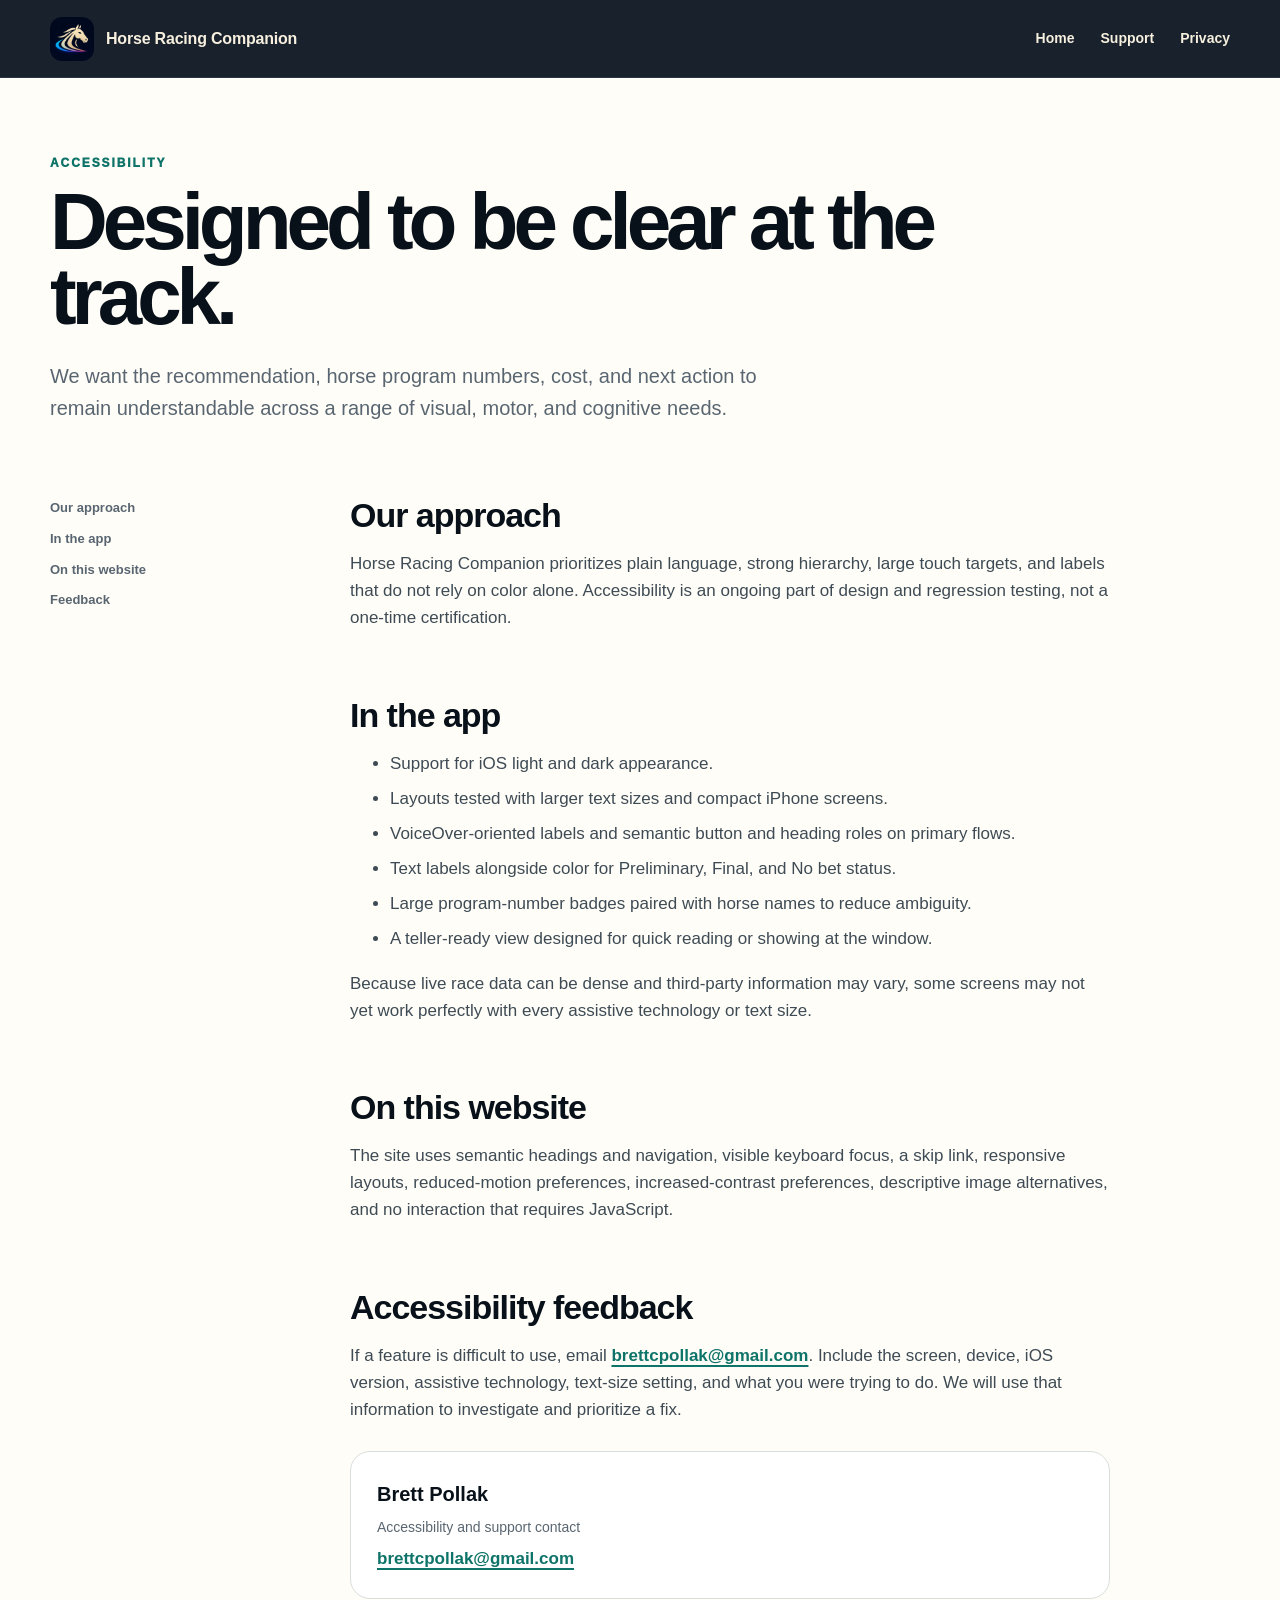
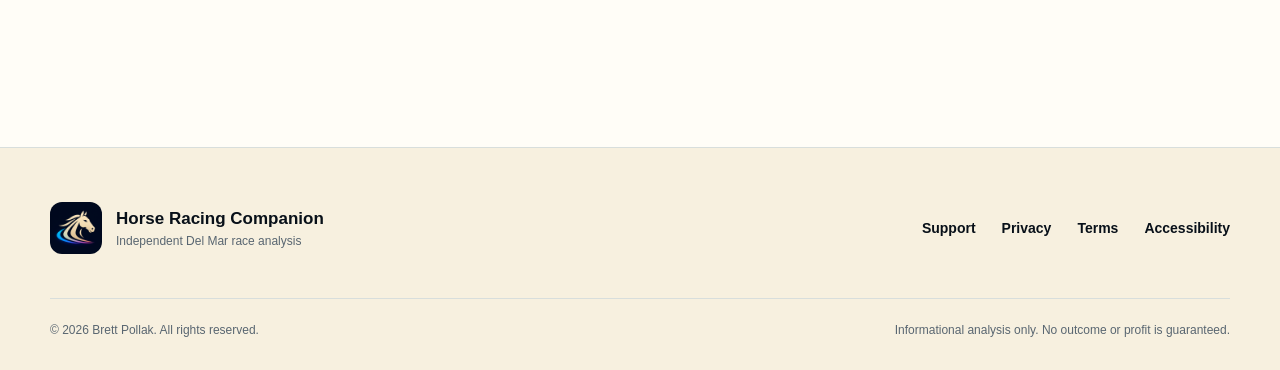
==== accessibility/index.html @ c342f4fe "Clarify method and privacy disclosures" ====
<!DOCTYPE html>
<html lang="en">
  <head>
    <meta charset="utf-8">
    <meta name="viewport" content="width=device-width, initial-scale=1">
    <meta name="theme-color" content="#081019">
    <meta name="description" content="Accessibility statement for Horse Racing Companion.">
    <meta name="robots" content="index, follow">
    <link rel="canonical" href="https://bpollak.github.io/horse-racing-companion-site/accessibility/">
    <link rel="icon" href="../assets/app-icon-v2.png">
    <link rel="stylesheet" href="../assets/styles.css">
    <title>Accessibility — Horse Racing Companion</title>
  </head>
  <body>
    <a class="skip-link" href="#main">Skip to content</a>
    <header class="site-header">
      <a class="brand" href="../" aria-label="Horse Racing Companion home"><img src="../assets/app-icon-v2.png" width="44" height="44" alt=""><span>Horse Racing Companion</span></a>
      <nav aria-label="Primary navigation"><a href="../">Home</a><a href="../support/">Support</a><a href="../privacy/">Privacy</a></nav>
    </header>
    <main id="main" class="shell">
      <header class="legal-hero"><p class="eyebrow">ACCESSIBILITY</p><h1>Designed to be clear at the track.</h1><p>We want the recommendation, horse program numbers, cost, and next action to remain understandable across a range of visual, motor, and cognitive needs.</p></header>
      <div class="legal-layout">
        <nav class="legal-nav" aria-label="Accessibility sections"><a href="#approach">Our approach</a><a href="#app">In the app</a><a href="#website">On this website</a><a href="#feedback">Feedback</a></nav>
        <article class="legal-content">
          <h2 id="approach">Our approach</h2>
          <p>Horse Racing Companion prioritizes plain language, strong hierarchy, large touch targets, and labels that do not rely on color alone. Accessibility is an ongoing part of design and regression testing, not a one-time certification.</p>
          <h2 id="app">In the app</h2>
          <ul><li>Support for iOS light and dark appearance.</li><li>Layouts tested with larger text sizes and compact iPhone screens.</li><li>VoiceOver-oriented labels and semantic button and heading roles on primary flows.</li><li>Text labels alongside color for Preliminary, Final, and No bet status.</li><li>Large program-number badges paired with horse names to reduce ambiguity.</li><li>A teller-ready view designed for quick reading or showing at the window.</li></ul>
          <p>Because live race data can be dense and third-party information may vary, some screens may not yet work perfectly with every assistive technology or text size.</p>
          <h2 id="website">On this website</h2>
          <p>The site uses semantic headings and navigation, visible keyboard focus, a skip link, responsive layouts, reduced-motion preferences, increased-contrast preferences, descriptive image alternatives, and no interaction that requires JavaScript.</p>
          <h2 id="feedback">Accessibility feedback</h2>
          <p>If a feature is difficult to use, email <a href="mailto:brettcpollak@gmail.com?subject=Horse%20Racing%20Companion%20Accessibility">brettcpollak@gmail.com</a>. Include the screen, device, iOS version, assistive technology, text-size setting, and what you were trying to do. We will use that information to investigate and prioritize a fix.</p>
          <div class="contact-card"><strong>Brett Pollak</strong><span>Accessibility and support contact</span><a href="mailto:brettcpollak@gmail.com">brettcpollak@gmail.com</a></div>
        </article>
      </div>
    </main>
    <footer class="site-footer"><div class="shell footer-grid"><div class="footer-brand"><img src="../assets/app-icon-v2.png" width="52" height="52" alt=""><div><strong>Horse Racing Companion</strong><span>Independent Del Mar race analysis</span></div></div><nav aria-label="Legal and support"><a href="../support/">Support</a><a href="../privacy/">Privacy</a><a href="../terms/">Terms</a><a href="./" aria-current="page">Accessibility</a></nav></div><div class="shell footer-legal"><p>© 2026 Brett Pollak. All rights reserved.</p><p>Informational analysis only. No outcome or profit is guaranteed.</p></div></footer>
  </body>
</html>
---- assets/styles.css ----
:root {
  color-scheme: light;
  --ink: #081019;
  --ink-soft: #182532;
  --cream: #f7f0df;
  --paper: #fffdf7;
  --teal: #42c6b1;
  --teal-dark: #0e7368;
  --cyan: #00d9ff;
  --violet: #8b5cf6;
  --pink: #f472b6;
  --coral: #e87865;
  --gold: #d8b66a;
  --muted: #596671;
  --line: #d8dedc;
  --white: #ffffff;
  --shadow: 0 24px 70px rgba(8, 16, 25, 0.13);
  --radius: 26px;
  --shell: min(1180px, calc(100% - 40px));
}

* { box-sizing: border-box; }

html { scroll-behavior: smooth; }

body {
  margin: 0;
  overflow-x: clip;
  background: var(--paper);
  color: var(--ink);
  font-family: ui-sans-serif, -apple-system, BlinkMacSystemFont, "Segoe UI", sans-serif;
  font-size: 17px;
  line-height: 1.6;
  -webkit-font-smoothing: antialiased;
}

img { display: block; max-width: 100%; }

a { color: inherit; text-decoration-thickness: 1.5px; text-underline-offset: 4px; }

a:focus-visible,
summary:focus-visible {
  outline: 3px solid var(--coral);
  outline-offset: 4px;
  border-radius: 4px;
}

.skip-link {
  position: fixed;
  left: 16px;
  top: -80px;
  z-index: 100;
  padding: 10px 16px;
  border-radius: 999px;
  background: var(--teal);
  color: var(--ink);
  font-weight: 900;
}

.skip-link:focus { top: 16px; }

.shell { width: var(--shell); margin-inline: auto; }

.site-header {
  position: sticky;
  top: 0;
  z-index: 20;
  display: flex;
  align-items: center;
  justify-content: space-between;
  gap: 24px;
  min-height: 78px;
  padding: 12px max(20px, calc((100vw - 1180px) / 2));
  border-bottom: 1px solid rgba(255, 255, 255, 0.09);
  background: rgba(7, 17, 28, 0.93);
  color: var(--cream);
  backdrop-filter: blur(18px);
}

.brand {
  display: inline-flex;
  align-items: center;
  gap: 12px;
  font-size: 16px;
  font-weight: 900;
  letter-spacing: -0.2px;
  text-decoration: none;
}

.brand img,
.footer-brand img { border-radius: 12px; }

.site-header nav,
.site-footer nav { display: flex; align-items: center; gap: 26px; }

.site-header nav a,
.site-footer nav a { font-size: 14px; font-weight: 800; text-decoration: none; }

.site-header nav a:hover,
.site-footer nav a:hover { color: var(--teal-dark); }

.site-header nav a:hover { color: var(--cyan); }

.hero {
  position: relative;
  isolation: isolate;
  display: grid;
  grid-template-columns: minmax(0, 1.02fr) minmax(360px, 0.78fr);
  align-items: center;
  gap: clamp(52px, 8vw, 118px);
  min-height: 780px;
  padding-block: 72px 88px;
  color: var(--cream);
}

.hero::before,
.hero::after {
  content: "";
  position: absolute;
  inset-block: 0;
  left: 50%;
  width: 100vw;
  transform: translateX(-50%);
  pointer-events: none;
}

.hero::before {
  z-index: -2;
  background: #07111c url("hero-racing-v2.jpg") center / cover no-repeat;
}

.hero::after {
  z-index: -1;
  background:
    radial-gradient(circle at 73% 46%, rgba(0, 217, 255, 0.1), transparent 34%),
    linear-gradient(90deg, rgba(7, 17, 28, 0.99) 0%, rgba(7, 17, 28, 0.93) 39%, rgba(7, 17, 28, 0.42) 70%, rgba(7, 17, 28, 0.16) 100%),
    linear-gradient(180deg, rgba(7, 17, 28, 0.04), rgba(7, 17, 28, 0.38));
}

.hero-copy { max-width: 670px; }

.status-chip,
.not-for-sale {
  display: inline-flex;
  align-items: center;
  gap: 9px;
  margin: 0 0 34px;
  padding: 7px 12px;
  border: 1px solid var(--line);
  border-radius: 999px;
  background: var(--white);
  color: var(--muted);
  font-size: 12px;
  font-weight: 900;
  letter-spacing: 0.07em;
  text-transform: uppercase;
}

.hero .status-chip {
  border-color: rgba(255, 255, 255, 0.16);
  background: rgba(7, 17, 28, 0.62);
  color: #c6d2dd;
  backdrop-filter: blur(14px);
}

.status-chip span {
  width: 8px;
  height: 8px;
  border-radius: 50%;
  background: var(--cyan);
  box-shadow: 0 0 0 4px rgba(0, 217, 255, 0.14), 0 0 20px rgba(0, 217, 255, 0.65);
}

.eyebrow,
.access-kicker {
  margin: 0 0 12px;
  color: var(--teal-dark);
  font-size: 12px;
  font-weight: 950;
  letter-spacing: 0.16em;
}

.eyebrow.teal { color: var(--teal); }

.hero .eyebrow { color: var(--cyan); }

h1,
h2,
h3,
p { margin-top: 0; }

h1 {
  max-width: 650px;
  margin-bottom: 26px;
  font-size: clamp(58px, 7vw, 96px);
  line-height: 0.93;
  letter-spacing: -0.063em;
}

.gradient-text {
  color: var(--cyan);
  background: linear-gradient(100deg, var(--cyan), #58a8ff 42%, var(--violet) 72%, var(--pink));
  -webkit-background-clip: text;
  background-clip: text;
  -webkit-text-fill-color: transparent;
}

h2 {
  margin-bottom: 22px;
  font-size: clamp(40px, 5vw, 65px);
  line-height: 1;
  letter-spacing: -0.048em;
}

h3 { line-height: 1.18; letter-spacing: -0.025em; }

.hero-lede {
  max-width: 620px;
  margin-bottom: 32px;
  color: #c7d2dc;
  font-size: clamp(20px, 2.2vw, 27px);
  line-height: 1.45;
}

.hero-lede strong { color: var(--cream); }

.hero-actions { display: flex; flex-wrap: wrap; gap: 12px; margin-bottom: 22px; }

.button {
  display: inline-flex;
  align-items: center;
  justify-content: center;
  min-height: 54px;
  padding: 0 24px;
  border-radius: 999px;
  font-size: 15px;
  font-weight: 900;
  text-decoration: none;
}

.button.primary { background: linear-gradient(135deg, var(--cyan), #58a8ff 58%, var(--violet)); color: #031019; box-shadow: 0 12px 34px rgba(0, 217, 255, 0.2); }
.button.primary:hover { filter: brightness(1.08); transform: translateY(-1px); }
.button.secondary { border: 1px solid var(--line); background: var(--white); }
.button.secondary:hover { border-color: var(--teal-dark); }

.hero .button.secondary {
  border-color: rgba(255, 255, 255, 0.18);
  background: rgba(7, 17, 28, 0.62);
  color: var(--cream);
  backdrop-filter: blur(14px);
}

.hero .button.secondary:hover { border-color: var(--cyan); }

.beta-note { max-width: 600px; color: #9fb0bf; font-size: 13px; line-height: 1.55; }

.hero-visual { position: relative; justify-self: center; width: min(390px, 100%); }

.phone-shell {
  position: relative;
  z-index: 2;
  overflow: hidden;
  width: 100%;
  border: 10px solid var(--ink);
  border-radius: 54px;
  background: var(--ink);
  box-shadow: var(--shadow), 0 0 0 1px rgba(0, 217, 255, 0.14), 0 26px 90px rgba(0, 217, 255, 0.15);
}

.phone-shell img { width: 100%; height: auto; }

.hero-visual::before {
  content: "";
  position: absolute;
  inset: 8% -14% 3% -20%;
  z-index: 0;
  border-radius: 48%;
  background: radial-gradient(circle at 55% 38%, rgba(0, 217, 255, 0.26), rgba(139, 92, 246, 0.2) 44%, transparent 72%);
  filter: blur(12px);
}

.floating-card {
  position: absolute;
  right: -78px;
  bottom: 85px;
  z-index: 4;
  display: grid;
  min-width: 225px;
  padding: 18px 20px;
  border: 1px solid rgba(255, 255, 255, 0.55);
  border-radius: 20px;
  background: rgba(255, 253, 247, 0.94);
  box-shadow: 0 18px 52px rgba(8, 16, 25, 0.18);
  backdrop-filter: blur(16px);
}

.floating-card strong { font-size: 17px; }
.floating-card > span:last-child { color: var(--muted); font-size: 13px; }
.floating-label { color: var(--teal-dark); font-size: 10px; font-weight: 950; letter-spacing: 0.14em; }

.signal-band { border-block: 1px solid rgba(255, 255, 255, 0.08); background: linear-gradient(100deg, #07111c, #10142c 52%, #1d1230); color: var(--cream); }

.signal-grid { display: grid; grid-template-columns: repeat(4, 1fr); }

.signal-grid div {
  display: grid;
  gap: 2px;
  padding: 28px clamp(16px, 3vw, 38px);
  border-right: 1px solid rgba(255, 255, 255, 0.1);
}

.signal-grid div:last-child { border-right: 0; }
.signal-grid strong { font-size: 31px; line-height: 1; }
.signal-grid span { color: #9fb0bf; font-size: 12px; font-weight: 750; text-transform: uppercase; letter-spacing: 0.06em; }

.section { padding-block: clamp(92px, 12vw, 150px); }
.section-heading { margin-bottom: 56px; }
.narrow { max-width: 820px; }
.section-heading > p:last-child,
.access-grid > div > p:last-child { color: var(--muted); font-size: 20px; }

.analysis-section { display: grid; gap: 48px; }
.analysis-heading { display: grid; grid-template-columns: minmax(0, 1.05fr) minmax(320px, 0.65fr); align-items: end; gap: clamp(42px, 8vw, 110px); }
.analysis-heading h2 { max-width: 760px; margin-bottom: 0; }
.analysis-heading > p { margin-bottom: 6px; color: var(--muted); font-size: 19px; line-height: 1.65; }
.analysis-grid { display: grid; grid-template-columns: repeat(2, 1fr); gap: 18px; }
.analysis-card { min-height: 260px; padding: 30px; border: 1px solid var(--line); border-radius: var(--radius); background: var(--white); }
.analysis-card:nth-child(1) { box-shadow: inset 0 4px 0 var(--cyan); }
.analysis-card:nth-child(2) { box-shadow: inset 0 4px 0 var(--violet); }
.analysis-card:nth-child(3) { box-shadow: inset 0 4px 0 var(--teal); }
.analysis-card:nth-child(4) { box-shadow: inset 0 4px 0 var(--coral); }
.data-tag { display: inline-block; margin-bottom: 54px; color: var(--teal-dark); font-size: 10px; font-weight: 950; letter-spacing: 0.15em; }
.analysis-card h3 { margin-bottom: 12px; font-size: 25px; }
.analysis-card p { margin-bottom: 0; color: var(--muted); }
.analysis-process { display: grid; grid-template-columns: 1fr auto 1fr auto 1fr; align-items: center; gap: 18px; padding: 26px 30px; border-radius: var(--radius); background: var(--ink); color: var(--cream); }
.analysis-process div { display: flex; align-items: center; gap: 14px; }
.analysis-process span { display: grid; place-items: center; flex: 0 0 38px; width: 38px; height: 38px; border: 1px solid #354552; border-radius: 12px; color: var(--teal); font-size: 10px; font-weight: 950; }
.analysis-process strong { font-size: 15px; line-height: 1.35; }
.analysis-process i { color: var(--teal); font-size: 21px; font-style: normal; }
.analysis-note { max-width: 950px; margin: -4px 0 0; padding-left: 20px; border-left: 4px solid var(--teal); color: var(--muted); font-size: 14px; line-height: 1.75; }
.analysis-note strong { color: var(--ink); }

.steps-grid,
.decision-grid { display: grid; grid-template-columns: repeat(3, 1fr); gap: 18px; }

.step-card,
.decision-card {
  min-height: 300px;
  padding: 30px;
  border: 1px solid var(--line);
  border-radius: var(--radius);
  background: var(--white);
}

.step-card.accent-card { background: var(--ink); color: var(--cream); border-color: var(--ink); transform: translateY(-16px); }
.step-number { display: block; margin-bottom: 64px; color: var(--teal-dark); font-size: 12px; font-weight: 950; letter-spacing: 0.12em; }
.accent-card .step-number { color: var(--teal); }
.step-card h3 { margin-bottom: 12px; font-size: 25px; }
.step-card p { color: var(--muted); }
.accent-card p { color: #b6c1c9; }

.dark-section { overflow: hidden; background: var(--ink); color: var(--cream); }
.product-split { display: grid; grid-template-columns: minmax(340px, 0.84fr) minmax(0, 1fr); align-items: center; gap: clamp(60px, 10vw, 140px); }
.screen-stack { position: relative; width: min(390px, 100%); justify-self: center; }
.detail-phone { max-height: 700px; }
.detail-phone img { transform: translateY(-1px); }
.screen-glow { position: absolute; inset: 5% -28% -5%; background: radial-gradient(circle, rgba(66, 198, 177, 0.28), transparent 68%); filter: blur(20px); pointer-events: none; }
.product-copy h2 { max-width: 640px; }
.feature-list { display: grid; gap: 26px; margin-top: 48px; }
.feature-list article { display: flex; gap: 18px; padding-top: 26px; border-top: 1px solid #2a3945; }
.feature-list h3 { margin-bottom: 5px; font-size: 20px; }
.feature-list p { margin-bottom: 0; color: #aab4bc; }
.feature-marker { display: grid; place-items: center; flex: 0 0 42px; width: 42px; height: 42px; border-radius: 14px; background: var(--teal); color: var(--ink); font-weight: 950; }

.decision-card { min-height: 260px; }
.decision-card > span { display: inline-block; margin-bottom: 54px; padding: 5px 10px; border-radius: 999px; font-size: 11px; font-weight: 950; letter-spacing: 0.13em; }
.decision-card h3 { margin-bottom: 10px; font-size: 24px; }
.decision-card p { color: var(--muted); }
.decision-card.bet > span { background: var(--teal); }
.decision-card.wait > span { background: var(--gold); }
.decision-card.skip > span { background: var(--coral); }

.cream-section { background: var(--cream); }
.access-grid { display: grid; grid-template-columns: minmax(0, 1fr) minmax(360px, 0.72fr); align-items: center; gap: clamp(50px, 9vw, 120px); }
.access-card { padding: clamp(28px, 5vw, 52px); border: 1px solid rgba(8, 16, 25, 0.1); border-radius: 32px; background: var(--paper); box-shadow: 0 18px 45px rgba(8, 16, 25, 0.08); }
.price-row { display: flex; align-items: baseline; gap: 10px; margin-bottom: 22px; }
.price-row strong { font-size: clamp(48px, 6vw, 74px); line-height: 1; letter-spacing: -0.05em; }
.price-row span { color: var(--muted); font-weight: 750; }
.access-card > p:not(.access-kicker) { color: var(--muted); }
.not-for-sale { margin: 8px 0 0; border-color: rgba(232, 120, 101, 0.35); background: rgba(232, 120, 101, 0.1); color: #8f352a; }

.faq-section { display: grid; grid-template-columns: minmax(260px, 0.55fr) minmax(0, 1fr); gap: clamp(50px, 9vw, 120px); }
.faq-list { border-top: 1px solid var(--line); }
.faq-list details { border-bottom: 1px solid var(--line); }
.faq-list summary { position: relative; padding: 25px 42px 25px 0; cursor: pointer; list-style: none; font-size: 19px; font-weight: 850; }
.faq-list summary::-webkit-details-marker { display: none; }
.faq-list summary::after { content: "+"; position: absolute; right: 6px; top: 20px; color: var(--teal-dark); font-size: 27px; }
.faq-list details[open] summary::after { content: "–"; }
.faq-list details p { padding-right: 35px; color: var(--muted); }

.responsible { display: grid; grid-template-columns: minmax(0, 0.8fr) minmax(300px, 1fr); gap: 48px; padding: 42px; margin-bottom: 90px; border-radius: 30px; background: var(--ink); color: var(--cream); }
.responsible h2 { margin: 0; font-size: clamp(30px, 4vw, 46px); }
.responsible > p { align-self: end; margin: 0; color: #b6c1c9; }
.responsible a { color: var(--teal); }

.site-footer { padding: 54px 0 30px; border-top: 1px solid var(--line); background: var(--cream); }
.footer-grid { display: flex; justify-content: space-between; align-items: center; gap: 32px; }
.footer-brand { display: flex; align-items: center; gap: 14px; }
.footer-brand div { display: grid; }
.footer-brand span { color: var(--muted); font-size: 12px; }
.footer-legal { display: flex; justify-content: space-between; gap: 24px; margin-top: 44px; padding-top: 22px; border-top: 1px solid var(--line); color: var(--muted); font-size: 12px; }
.footer-legal p { margin: 0; }

.legal-hero { padding-block: 76px 54px; }
.legal-hero h1 { max-width: 900px; font-size: clamp(50px, 7vw, 80px); }
.legal-hero > p:last-child { max-width: 750px; color: var(--muted); font-size: 20px; }
.legal-layout { display: grid; grid-template-columns: 230px minmax(0, 760px); gap: 70px; padding-bottom: 120px; }
.legal-nav { position: sticky; top: 110px; align-self: start; display: grid; gap: 10px; }
.legal-nav a { color: var(--muted); font-size: 13px; font-weight: 800; text-decoration: none; }
.legal-nav a:hover { color: var(--teal-dark); }
.legal-content h2 { margin: 66px 0 18px; font-size: 34px; letter-spacing: -0.03em; }
.legal-content h2:first-child { margin-top: 0; }
.legal-content h3 { margin: 30px 0 8px; font-size: 20px; }
.legal-content p,
.legal-content li { color: #3e4b55; }
.legal-content li + li { margin-top: 8px; }
.legal-content a { color: var(--teal-dark); font-weight: 750; }
.legal-callout { padding: 24px; border-left: 5px solid var(--teal); border-radius: 0 18px 18px 0; background: var(--cream); }
.legal-callout p:last-child { margin-bottom: 0; }
.contact-card { display: grid; gap: 6px; margin: 28px 0; padding: 26px; border: 1px solid var(--line); border-radius: 20px; background: var(--white); }
.contact-card strong { font-size: 20px; }
.contact-card span { color: var(--muted); font-size: 14px; }
.support-actions { display: flex; flex-wrap: wrap; gap: 12px; margin-top: 26px; }

@media (max-width: 960px) {
  .hero { grid-template-columns: 1fr; }
  .hero-copy { max-width: 760px; }
  .hero-visual { width: min(410px, 84vw); }
  .floating-card { right: -20px; }
  .signal-grid { grid-template-columns: repeat(2, 1fr); }
  .signal-grid div:nth-child(2) { border-right: 0; }
  .signal-grid div:nth-child(-n + 2) { border-bottom: 1px solid rgba(255, 255, 255, 0.1); }
  .steps-grid,
  .decision-grid,
  .analysis-grid { grid-template-columns: 1fr; }
  .analysis-heading { grid-template-columns: 1fr; align-items: start; gap: 26px; }
  .analysis-process { grid-template-columns: 1fr; }
  .analysis-process i { transform: rotate(90deg); justify-self: center; }
  .step-card { min-height: auto; }
  .step-card.accent-card { transform: none; }
  .step-number { margin-bottom: 34px; }
  .product-split { grid-template-columns: 1fr; }
  .screen-stack { order: 2; }
  .access-grid,
  .faq-section { grid-template-columns: 1fr; }
  .responsible { grid-template-columns: 1fr; }
  .legal-layout { grid-template-columns: 1fr; gap: 40px; }
  .legal-nav { position: static; display: flex; flex-wrap: wrap; padding-bottom: 24px; border-bottom: 1px solid var(--line); }
}

@media (max-width: 680px) {
  :root { --shell: min(100% - 28px, 1180px); }
  body { font-size: 16px; }
  .site-header { min-height: 68px; padding-inline: 14px; }
  .brand span { display: none; }
  .site-header nav { gap: 15px; }
  .site-header nav a { font-size: 12px; }
  .site-header nav a:nth-child(2) { display: none; }
  .hero { min-height: auto; padding-block: 52px 72px; gap: 44px; }
  h1 { font-size: clamp(52px, 16vw, 72px); }
  .status-chip { margin-bottom: 26px; }
  .floating-card { display: none; }
  .hero-visual::before { inset-inline: 0; }
  .screen-glow { inset-inline: 0; }
  .signal-grid strong { font-size: 25px; }
  .signal-grid span { font-size: 10px; }
  .signal-grid div { padding: 22px 15px; }
  .section { padding-block: 82px; }
  .section-heading { margin-bottom: 38px; }
  .step-card,
  .decision-card,
  .analysis-card { padding: 24px; }
  .analysis-card { min-height: auto; }
  .data-tag { margin-bottom: 34px; }
  .analysis-process { padding: 24px; }
  .responsible { width: calc(100% - 28px); padding: 28px; margin-bottom: 54px; }
  .footer-grid,
  .footer-legal { align-items: flex-start; flex-direction: column; }
  .site-footer nav { flex-wrap: wrap; gap: 18px; }
  .legal-hero { padding-block: 54px 36px; }
  .legal-layout { padding-bottom: 80px; }
  .legal-content h2 { font-size: 29px; }
}

@media (prefers-reduced-motion: reduce) {
  html { scroll-behavior: auto; }
}

@media (prefers-contrast: more) {
  :root { --muted: #33404a; --line: #89949a; }
  .button.secondary,
  .step-card,
  .decision-card,
  .access-card { border-width: 2px; }
}
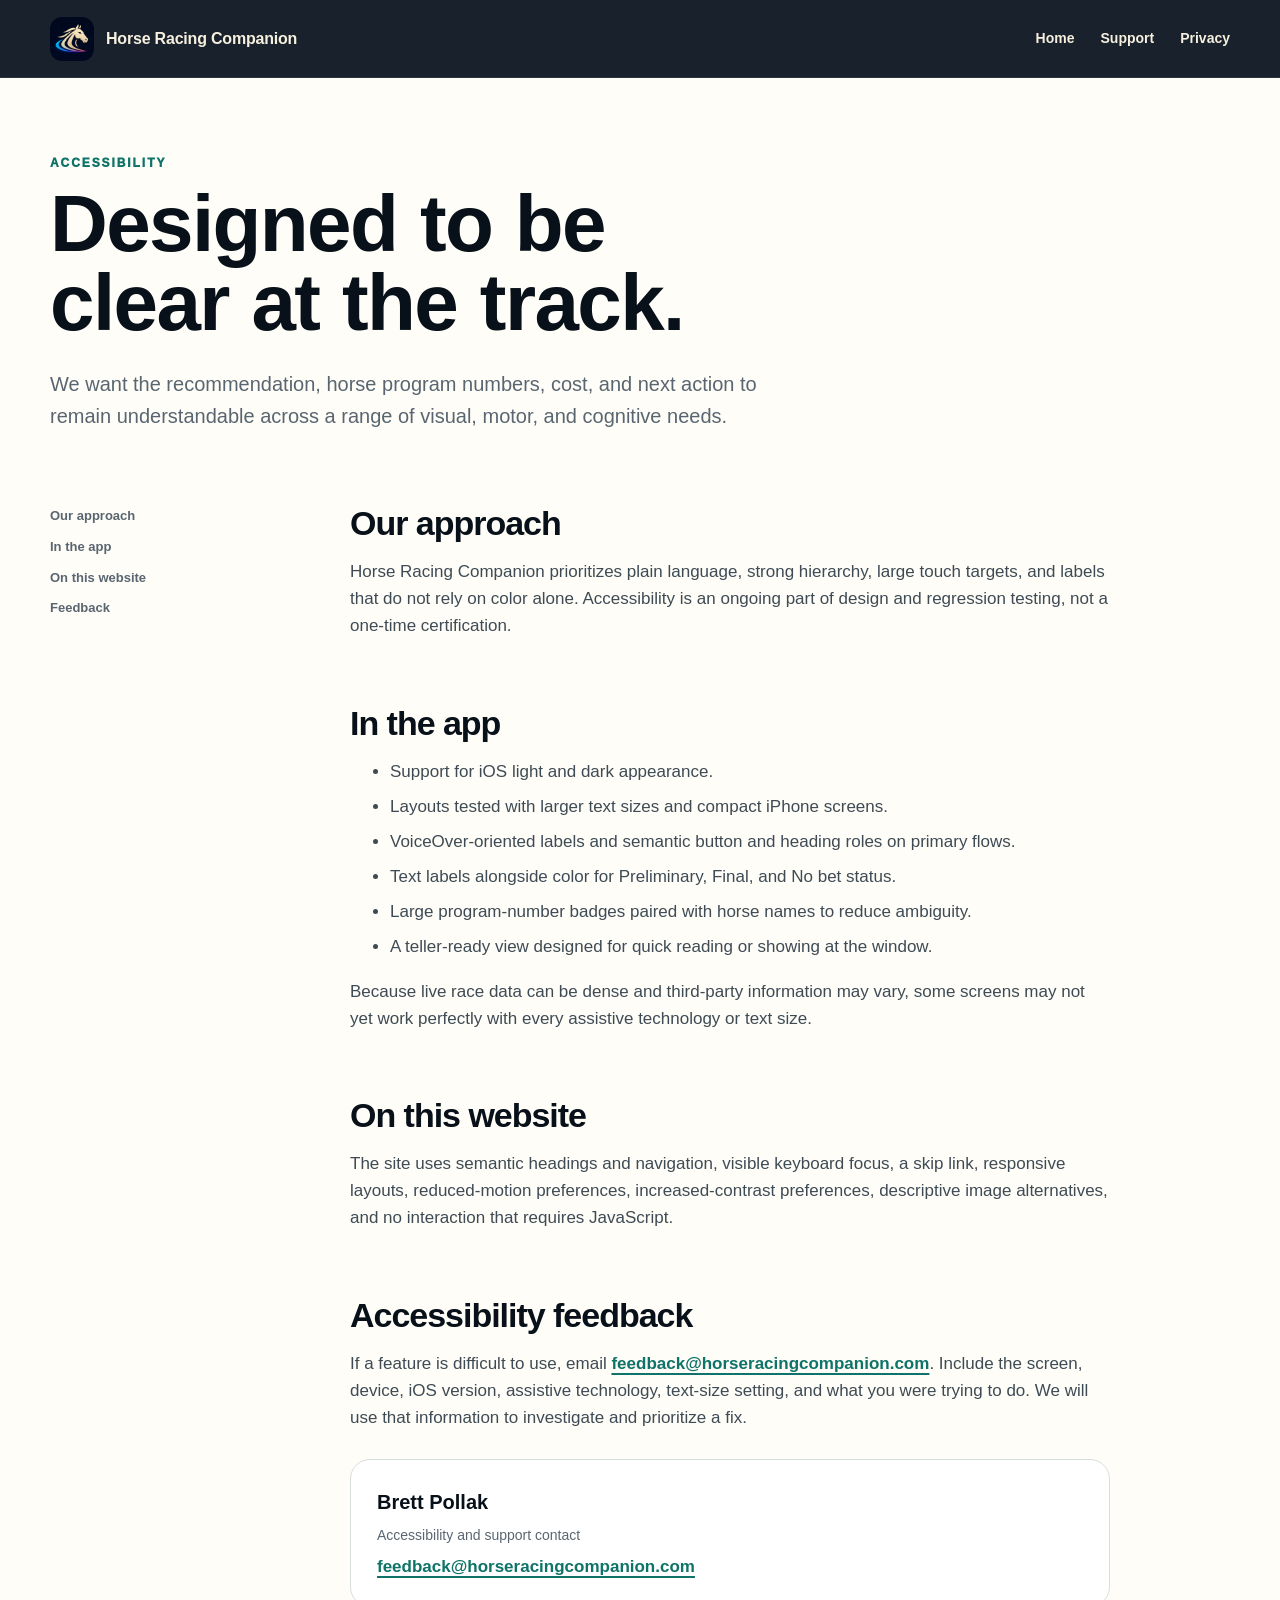
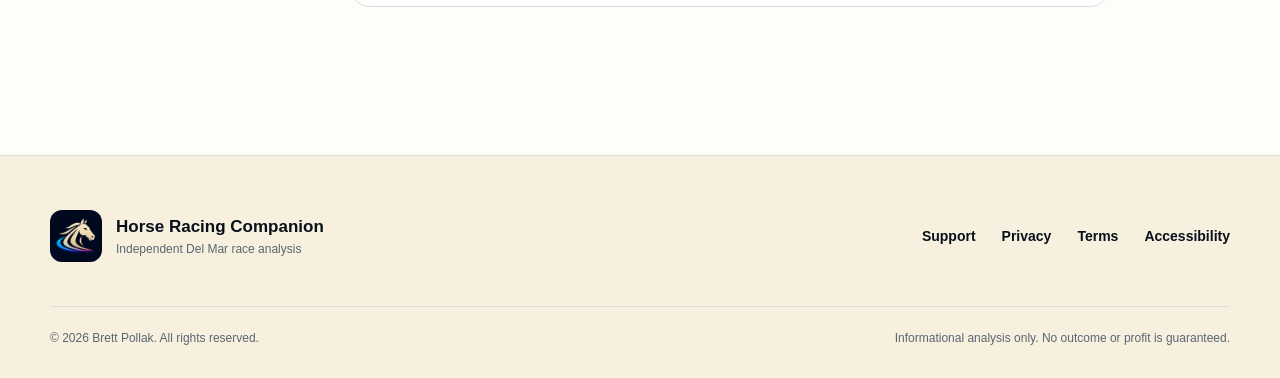
==== commit 1c28a68a: "Route support mail to custom domain" ====
--- a/accessibility/index.html
+++ b/accessibility/index.html
@@ -30,8 +30,8 @@
           <h2 id="website">On this website</h2>
           <p>The site uses semantic headings and navigation, visible keyboard focus, a skip link, responsive layouts, reduced-motion preferences, increased-contrast preferences, descriptive image alternatives, and no interaction that requires JavaScript.</p>
           <h2 id="feedback">Accessibility feedback</h2>
-          <p>If a feature is difficult to use, email <a href="mailto:brettcpollak@gmail.com?subject=Horse%20Racing%20Companion%20Accessibility">brettcpollak@gmail.com</a>. Include the screen, device, iOS version, assistive technology, text-size setting, and what you were trying to do. We will use that information to investigate and prioritize a fix.</p>
-          <div class="contact-card"><strong>Brett Pollak</strong><span>Accessibility and support contact</span><a href="mailto:brettcpollak@gmail.com">brettcpollak@gmail.com</a></div>
+          <p>If a feature is difficult to use, email <a href="mailto:feedback@horseracingcompanion.com?subject=Horse%20Racing%20Companion%20Accessibility">feedback@horseracingcompanion.com</a>. Include the screen, device, iOS version, assistive technology, text-size setting, and what you were trying to do. We will use that information to investigate and prioritize a fix.</p>
+          <div class="contact-card"><strong>Brett Pollak</strong><span>Accessibility and support contact</span><a href="mailto:feedback@horseracingcompanion.com">feedback@horseracingcompanion.com</a></div>
         </article>
       </div>
     </main>
--- a/assets/styles.css
+++ b/assets/styles.css
@@ -106,10 +106,10 @@
   isolation: isolate;
   display: grid;
   grid-template-columns: minmax(0, 1.02fr) minmax(360px, 0.78fr);
-  align-items: center;
+  align-items: start;
   gap: clamp(52px, 8vw, 118px);
-  min-height: 780px;
-  padding-block: 72px 88px;
+  min-height: 760px;
+  padding-block: 56px 80px;
   color: var(--cream);
 }
 
@@ -137,39 +137,7 @@
     linear-gradient(180deg, rgba(7, 17, 28, 0.04), rgba(7, 17, 28, 0.38));
 }
 
-.hero-copy { max-width: 670px; }
-
-.status-chip,
-.not-for-sale {
-  display: inline-flex;
-  align-items: center;
-  gap: 9px;
-  margin: 0 0 34px;
-  padding: 7px 12px;
-  border: 1px solid var(--line);
-  border-radius: 999px;
-  background: var(--white);
-  color: var(--muted);
-  font-size: 12px;
-  font-weight: 900;
-  letter-spacing: 0.07em;
-  text-transform: uppercase;
-}
-
-.hero .status-chip {
-  border-color: rgba(255, 255, 255, 0.16);
-  background: rgba(7, 17, 28, 0.62);
-  color: #c6d2dd;
-  backdrop-filter: blur(14px);
-}
-
-.status-chip span {
-  width: 8px;
-  height: 8px;
-  border-radius: 50%;
-  background: var(--cyan);
-  box-shadow: 0 0 0 4px rgba(0, 217, 255, 0.14), 0 0 20px rgba(0, 217, 255, 0.65);
-}
+.hero-copy { max-width: 670px; padding-top: 0; }
 
 .eyebrow,
 .access-kicker {
@@ -192,9 +160,11 @@
 h1 {
   max-width: 650px;
   margin-bottom: 26px;
-  font-size: clamp(58px, 7vw, 96px);
-  line-height: 0.93;
-  letter-spacing: -0.063em;
+  font-size: clamp(56px, 6.6vw, 90px);
+  line-height: 0.98;
+  letter-spacing: -0.02em;
+  word-spacing: 0.025em;
+  text-wrap: balance;
 }
 
 .gradient-text {
@@ -243,6 +213,25 @@
 .button.secondary { border: 1px solid var(--line); background: var(--white); }
 .button.secondary:hover { border-color: var(--teal-dark); }
 
+.appstore-badge {
+  display: inline-flex;
+  align-items: center;
+  gap: 11px;
+  min-height: 54px;
+  padding: 0 20px;
+  border-radius: 14px;
+  background: #000000;
+  color: var(--white);
+  border: 1px solid rgba(255, 255, 255, 0.3);
+  text-decoration: none;
+}
+.appstore-badge svg { width: 25px; height: 25px; fill: currentColor; }
+.appstore-badge-text { display: flex; flex-direction: column; line-height: 1.18; }
+.appstore-badge-text small { font-size: 10px; font-weight: 700; letter-spacing: 0.07em; text-transform: uppercase; color: #c3ccd4; }
+.appstore-badge-text strong { font-size: 19px; font-weight: 800; letter-spacing: 0.01em; }
+.appstore-badge.is-soon { cursor: default; }
+a.appstore-badge:hover { border-color: var(--cyan); transform: translateY(-1px); }
+
 .hero .button.secondary {
   border-color: rgba(255, 255, 255, 0.18);
   background: rgba(7, 17, 28, 0.62);
@@ -252,7 +241,8 @@
 
 .hero .button.secondary:hover { border-color: var(--cyan); }
 
-.beta-note { max-width: 600px; color: #9fb0bf; font-size: 13px; line-height: 1.55; }
+.free-note { max-width: 600px; color: #aebdca; font-size: 14px; line-height: 1.55; }
+.free-note strong { color: var(--cream); }
 
 .hero-visual { position: relative; justify-self: center; width: min(390px, 100%); }
 
@@ -279,25 +269,6 @@
   filter: blur(12px);
 }
 
-.floating-card {
-  position: absolute;
-  right: -78px;
-  bottom: 85px;
-  z-index: 4;
-  display: grid;
-  min-width: 225px;
-  padding: 18px 20px;
-  border: 1px solid rgba(255, 255, 255, 0.55);
-  border-radius: 20px;
-  background: rgba(255, 253, 247, 0.94);
-  box-shadow: 0 18px 52px rgba(8, 16, 25, 0.18);
-  backdrop-filter: blur(16px);
-}
-
-.floating-card strong { font-size: 17px; }
-.floating-card > span:last-child { color: var(--muted); font-size: 13px; }
-.floating-label { color: var(--teal-dark); font-size: 10px; font-weight: 950; letter-spacing: 0.14em; }
-
 .signal-band { border-block: 1px solid rgba(255, 255, 255, 0.08); background: linear-gradient(100deg, #07111c, #10142c 52%, #1d1230); color: var(--cream); }
 
 .signal-grid { display: grid; grid-template-columns: repeat(4, 1fr); }
@@ -313,7 +284,10 @@
 .signal-grid strong { font-size: 31px; line-height: 1; }
 .signal-grid span { color: #9fb0bf; font-size: 12px; font-weight: 750; text-transform: uppercase; letter-spacing: 0.06em; }
 
-.section { padding-block: clamp(92px, 12vw, 150px); }
+.section { padding-block: clamp(76px, 8vw, 108px); }
+/* Hairline delineator for the one seam where two paper sections meet;
+   every other section boundary is already delineated by a background change. */
+.section-divider { border-top: 1px solid var(--line); }
 .section-heading { margin-bottom: 56px; }
 .narrow { max-width: 820px; }
 .section-heading > p:last-child,
@@ -383,11 +357,11 @@
 .cream-section { background: var(--cream); }
 .access-grid { display: grid; grid-template-columns: minmax(0, 1fr) minmax(360px, 0.72fr); align-items: center; gap: clamp(50px, 9vw, 120px); }
 .access-card { padding: clamp(28px, 5vw, 52px); border: 1px solid rgba(8, 16, 25, 0.1); border-radius: 32px; background: var(--paper); box-shadow: 0 18px 45px rgba(8, 16, 25, 0.08); }
-.price-row { display: flex; align-items: baseline; gap: 10px; margin-bottom: 22px; }
+.price-row { display: flex; flex-wrap: wrap; align-items: baseline; gap: 10px 14px; margin-bottom: 22px; }
 .price-row strong { font-size: clamp(48px, 6vw, 74px); line-height: 1; letter-spacing: -0.05em; }
 .price-row span { color: var(--muted); font-weight: 750; }
 .access-card > p:not(.access-kicker) { color: var(--muted); }
-.not-for-sale { margin: 8px 0 0; border-color: rgba(232, 120, 101, 0.35); background: rgba(232, 120, 101, 0.1); color: #8f352a; }
+.access-fine-print { font-size: 14px; line-height: 1.65; }
 
 .faq-section { display: grid; grid-template-columns: minmax(260px, 0.55fr) minmax(0, 1fr); gap: clamp(50px, 9vw, 120px); }
 .faq-list { border-top: 1px solid var(--line); }
@@ -436,7 +410,6 @@
   .hero { grid-template-columns: 1fr; }
   .hero-copy { max-width: 760px; }
   .hero-visual { width: min(410px, 84vw); }
-  .floating-card { right: -20px; }
   .signal-grid { grid-template-columns: repeat(2, 1fr); }
   .signal-grid div:nth-child(2) { border-right: 0; }
   .signal-grid div:nth-child(-n + 2) { border-bottom: 1px solid rgba(255, 255, 255, 0.1); }
@@ -466,10 +439,9 @@
   .site-header nav { gap: 15px; }
   .site-header nav a { font-size: 12px; }
   .site-header nav a:nth-child(2) { display: none; }
-  .hero { min-height: auto; padding-block: 52px 72px; gap: 44px; }
-  h1 { font-size: clamp(52px, 16vw, 72px); }
-  .status-chip { margin-bottom: 26px; }
-  .floating-card { display: none; }
+  .hero { min-height: auto; padding-block: 46px 72px; gap: 44px; }
+  .hero-copy { padding-top: 0; }
+  h1 { font-size: clamp(48px, 15vw, 68px); letter-spacing: -0.015em; word-spacing: 0.02em; }
   .hero-visual::before { inset-inline: 0; }
   .screen-glow { inset-inline: 0; }
   .signal-grid strong { font-size: 25px; }
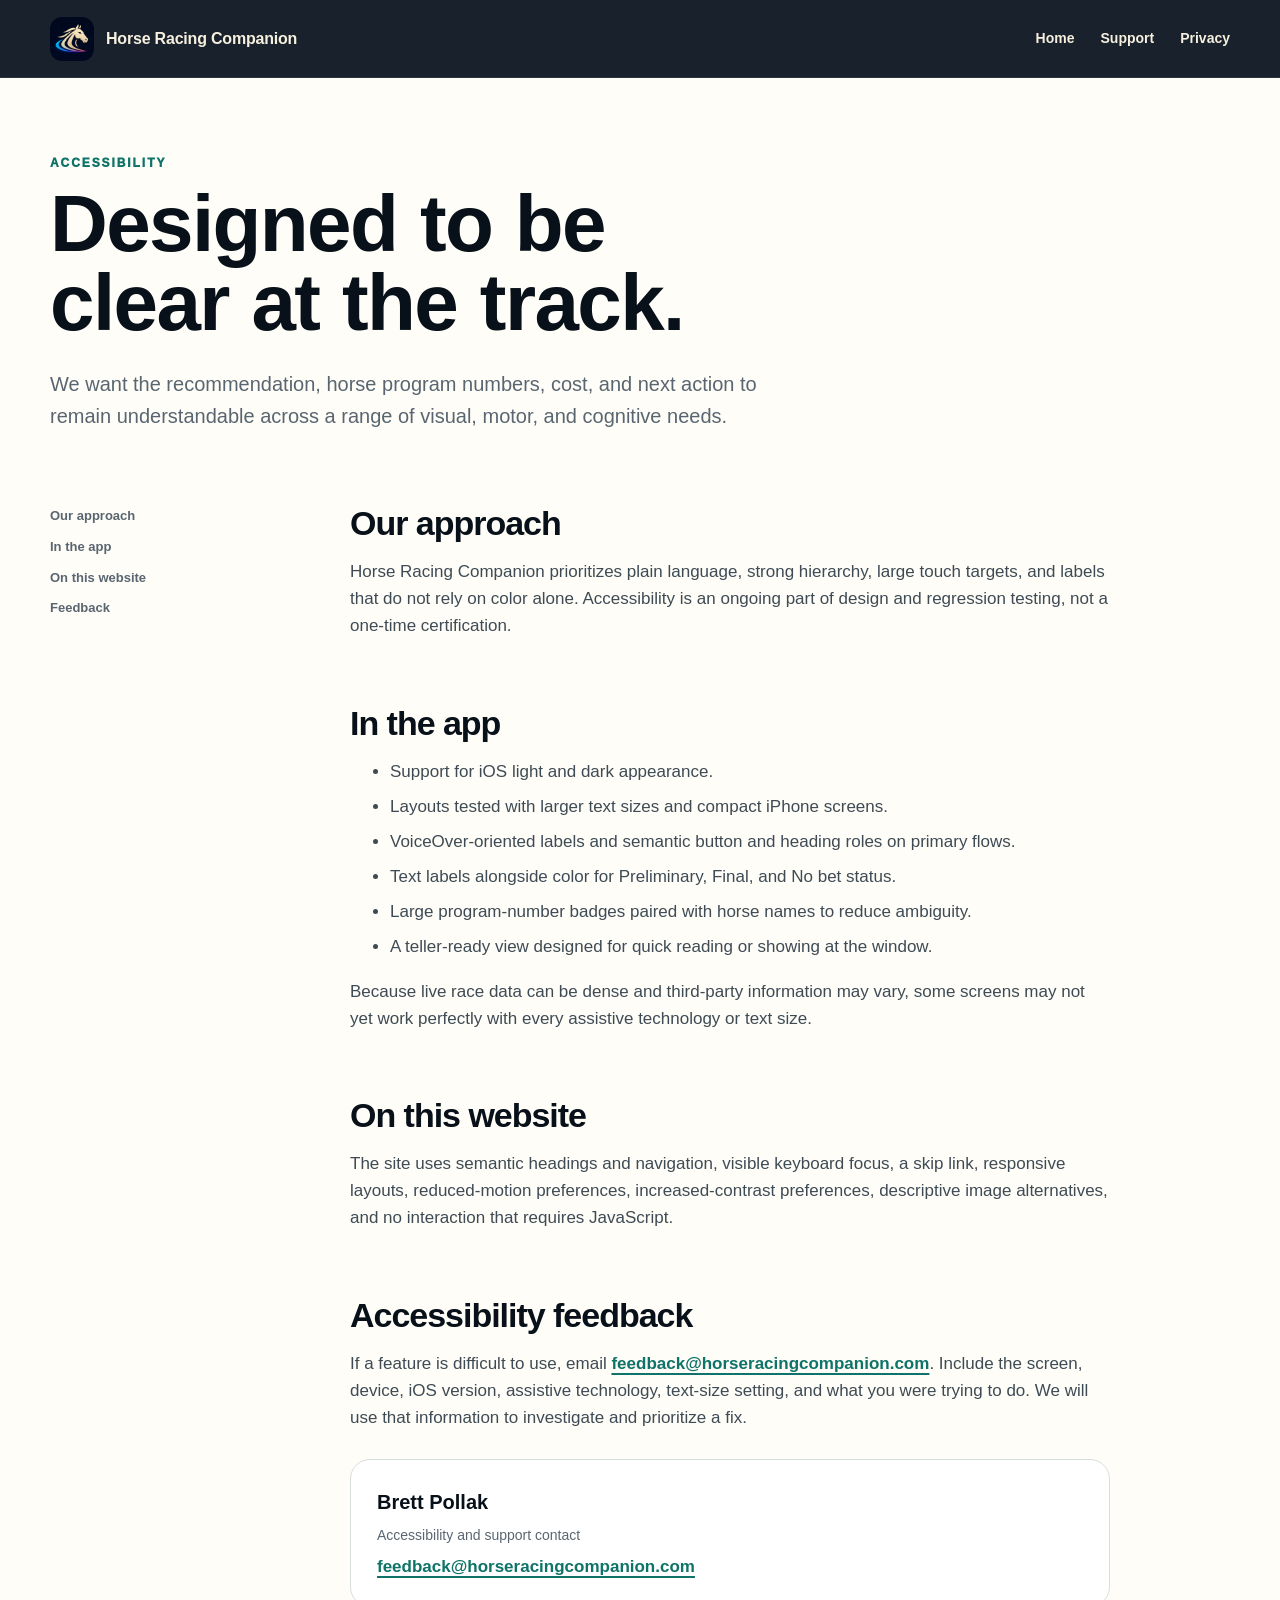
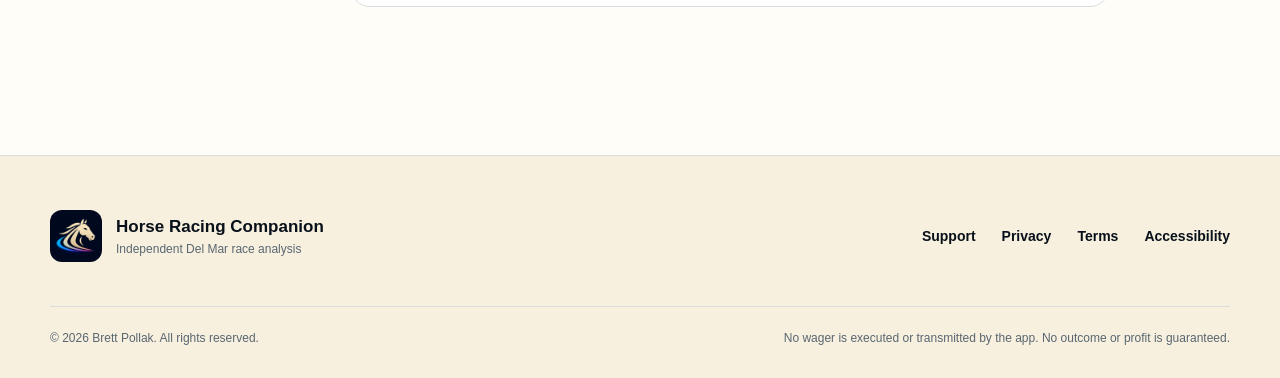
==== commit d8a9e9d5: "Align public site with App Review submission" ====
--- a/accessibility/index.html
+++ b/accessibility/index.html
@@ -6,7 +6,7 @@
     <meta name="theme-color" content="#081019">
     <meta name="description" content="Accessibility statement for Horse Racing Companion.">
     <meta name="robots" content="index, follow">
-    <link rel="canonical" href="https://bpollak.github.io/horse-racing-companion-site/accessibility/">
+    <link rel="canonical" href="https://horseracingcompanion.com/accessibility/">
     <link rel="icon" href="../assets/app-icon-v2.png">
     <link rel="stylesheet" href="../assets/styles.css">
     <title>Accessibility — Horse Racing Companion</title>
@@ -35,6 +35,6 @@
         </article>
       </div>
     </main>
-    <footer class="site-footer"><div class="shell footer-grid"><div class="footer-brand"><img src="../assets/app-icon-v2.png" width="52" height="52" alt=""><div><strong>Horse Racing Companion</strong><span>Independent Del Mar race analysis</span></div></div><nav aria-label="Legal and support"><a href="../support/">Support</a><a href="../privacy/">Privacy</a><a href="../terms/">Terms</a><a href="./" aria-current="page">Accessibility</a></nav></div><div class="shell footer-legal"><p>© 2026 Brett Pollak. All rights reserved.</p><p>Informational analysis only. No outcome or profit is guaranteed.</p></div></footer>
+    <footer class="site-footer"><div class="shell footer-grid"><div class="footer-brand"><img src="../assets/app-icon-v2.png" width="52" height="52" alt=""><div><strong>Horse Racing Companion</strong><span>Independent Del Mar race analysis</span></div></div><nav aria-label="Legal and support"><a href="../support/">Support</a><a href="../privacy/">Privacy</a><a href="../terms/">Terms</a><a href="./" aria-current="page">Accessibility</a></nav></div><div class="shell footer-legal"><p>© 2026 Brett Pollak. All rights reserved.</p><p>No wager is executed or transmitted by the app. No outcome or profit is guaranteed.</p></div></footer>
   </body>
 </html>
--- a/assets/styles.css
+++ b/assets/styles.css
@@ -177,7 +177,7 @@
 
 h2 {
   margin-bottom: 22px;
-  font-size: clamp(40px, 5vw, 65px);
+  font-size: clamp(34px, 3.7vw, 52px);
   line-height: 1;
   letter-spacing: -0.048em;
 }
@@ -244,6 +244,22 @@
 .free-note { max-width: 600px; color: #aebdca; font-size: 14px; line-height: 1.55; }
 .free-note strong { color: var(--cream); }
 
+.analysis-boundary {
+  display: grid;
+  gap: 6px;
+  max-width: 650px;
+  margin-top: 22px;
+  padding: 18px 20px;
+  border: 1px solid rgba(0, 217, 255, 0.42);
+  border-radius: 18px;
+  background: rgba(7, 17, 28, 0.82);
+  box-shadow: 0 14px 42px rgba(0, 0, 0, 0.18);
+  backdrop-filter: blur(14px);
+}
+
+.analysis-boundary strong { color: var(--cyan); font-size: 16px; }
+.analysis-boundary span { color: #d5dee6; font-size: 14px; line-height: 1.55; }
+
 .hero-visual { position: relative; justify-self: center; width: min(390px, 100%); }
 
 .phone-shell {
@@ -251,10 +267,32 @@
   z-index: 2;
   overflow: hidden;
   width: 100%;
-  border: 10px solid var(--ink);
-  border-radius: 54px;
-  background: var(--ink);
-  box-shadow: var(--shadow), 0 0 0 1px rgba(0, 217, 255, 0.14), 0 26px 90px rgba(0, 217, 255, 0.15);
+  border: 12px solid transparent;
+  border-radius: 56px;
+  /* Titanium-style frame: ink face over a brushed gradient band. */
+  background:
+    linear-gradient(var(--ink), var(--ink)) padding-box,
+    linear-gradient(150deg, #5b6875 0%, #1a222c 34%, #0c1218 58%, #3d4a58 100%) border-box;
+  box-shadow:
+    0 0 0 1px rgba(255, 255, 255, 0.18),
+    var(--shadow),
+    0 0 0 1px rgba(0, 217, 255, 0.14),
+    0 26px 90px rgba(0, 217, 255, 0.15),
+    0 46px 110px rgba(8, 16, 25, 0.5);
+}
+
+/* Glass-edge highlight where the screen meets the bezel. */
+.phone-shell::after {
+  content: "";
+  position: absolute;
+  inset: 0;
+  z-index: 2;
+  border-radius: 44px;
+  pointer-events: none;
+  box-shadow:
+    inset 0 1px 0 rgba(255, 255, 255, 0.16),
+    inset 0 0 0 1px rgba(255, 255, 255, 0.06),
+    inset 0 -18px 34px rgba(0, 0, 0, 0.22);
 }
 
 .phone-shell img { width: 100%; height: auto; }
@@ -269,48 +307,52 @@
   filter: blur(12px);
 }
 
-.signal-band { border-block: 1px solid rgba(255, 255, 255, 0.08); background: linear-gradient(100deg, #07111c, #10142c 52%, #1d1230); color: var(--cream); }
-
-.signal-grid { display: grid; grid-template-columns: repeat(4, 1fr); }
+.signal-band { border-block: 1px solid rgba(8, 16, 25, 0.1); background: #E4F5F0; color: var(--ink); }
+
+.signal-grid { display: grid; grid-template-columns: repeat(5, 1fr); }
 
 .signal-grid div {
   display: grid;
   gap: 2px;
   padding: 28px clamp(16px, 3vw, 38px);
-  border-right: 1px solid rgba(255, 255, 255, 0.1);
+  border-right: 1px solid rgba(8, 16, 25, 0.12);
 }
 
 .signal-grid div:last-child { border-right: 0; }
-.signal-grid strong { font-size: 31px; line-height: 1; }
-.signal-grid span { color: #9fb0bf; font-size: 12px; font-weight: 750; text-transform: uppercase; letter-spacing: 0.06em; }
+.signal-grid strong { font-size: 26px; line-height: 1.05; }
+.signal-grid span { color: #14554A; font-size: 12px; font-weight: 750; text-transform: uppercase; letter-spacing: 0.06em; }
 
 .section { padding-block: clamp(76px, 8vw, 108px); }
 /* Hairline delineator for the one seam where two paper sections meet;
    every other section boundary is already delineated by a background change. */
 .section-divider { border-top: 1px solid var(--line); }
 .section-heading { margin-bottom: 56px; }
-.narrow { max-width: 820px; }
+.narrow { max-width: 1040px; }
 .section-heading > p:last-child,
 .access-grid > div > p:last-child { color: var(--muted); font-size: 20px; }
 
 .analysis-section { display: grid; gap: 48px; }
 .analysis-heading { display: grid; grid-template-columns: minmax(0, 1.05fr) minmax(320px, 0.65fr); align-items: end; gap: clamp(42px, 8vw, 110px); }
-.analysis-heading h2 { max-width: 760px; margin-bottom: 0; }
+.analysis-heading h2 { max-width: 900px; margin-bottom: 0; }
 .analysis-heading > p { margin-bottom: 6px; color: var(--muted); font-size: 19px; line-height: 1.65; }
 .analysis-grid { display: grid; grid-template-columns: repeat(2, 1fr); gap: 18px; }
-.analysis-card { min-height: 260px; padding: 30px; border: 1px solid var(--line); border-radius: var(--radius); background: var(--white); }
-.analysis-card:nth-child(1) { box-shadow: inset 0 4px 0 var(--cyan); }
-.analysis-card:nth-child(2) { box-shadow: inset 0 4px 0 var(--violet); }
-.analysis-card:nth-child(3) { box-shadow: inset 0 4px 0 var(--teal); }
-.analysis-card:nth-child(4) { box-shadow: inset 0 4px 0 var(--coral); }
-.data-tag { display: inline-block; margin-bottom: 54px; color: var(--teal-dark); font-size: 10px; font-weight: 950; letter-spacing: 0.15em; }
+.analysis-card { position: relative; min-height: 260px; padding: 40px 30px 30px; border: 1px solid var(--line); border-radius: var(--radius); background: var(--white); transition: transform 0.25s ease, box-shadow 0.25s ease; }
+/* Saddle-cloth number patch: the racing identity carried over from the app's horse chips */
+.cloth { position: absolute; top: -18px; left: 26px; width: 58px; height: 58px; display: grid; place-items: center; background: var(--ink); color: var(--cream); font-size: 27px; font-weight: 900; border-radius: 14px; transform: rotate(-5deg); box-shadow: 0 10px 22px rgba(8, 16, 25, 0.22); transition: transform 0.25s ease; }
+.cloth::after { content: ""; position: absolute; inset: 5px; border: 2px dashed rgba(247, 240, 223, 0.45); border-radius: 9px; }
+.analysis-card:nth-child(even) .cloth { transform: rotate(4deg); }
+.analysis-card:hover { transform: translateY(-5px); box-shadow: 0 22px 44px rgba(8, 16, 25, 0.1); }
+.analysis-card:hover .cloth { transform: rotate(0deg); }
+.data-tag { display: inline-block; margin-bottom: 22px; color: var(--teal-dark); font-size: 10px; font-weight: 950; letter-spacing: 0.15em; }
 .analysis-card h3 { margin-bottom: 12px; font-size: 25px; }
 .analysis-card p { margin-bottom: 0; color: var(--muted); }
-.analysis-process { display: grid; grid-template-columns: 1fr auto 1fr auto 1fr; align-items: center; gap: 18px; padding: 26px 30px; border-radius: var(--radius); background: var(--ink); color: var(--cream); }
+.analysis-process { position: relative; display: grid; grid-template-columns: 1fr auto 1fr auto 1fr; align-items: center; gap: 18px; padding: 26px 96px 26px 30px; border: 1px solid var(--line); border-radius: var(--radius); background: var(--white); color: var(--ink); overflow: hidden; }
+/* Finish line: checkered flag closes the sequence */
+.analysis-process::after { content: ""; position: absolute; top: 0; bottom: 0; right: 0; width: 40px; background: repeating-conic-gradient(var(--ink) 0% 25%, var(--cream) 0% 50%) 0 0 / 20px 20px; border-left: 1px solid var(--line); }
 .analysis-process div { display: flex; align-items: center; gap: 14px; }
-.analysis-process span { display: grid; place-items: center; flex: 0 0 38px; width: 38px; height: 38px; border: 1px solid #354552; border-radius: 12px; color: var(--teal); font-size: 10px; font-weight: 950; }
+.analysis-process span { display: grid; place-items: center; flex: 0 0 38px; width: 38px; height: 38px; background: var(--ink); border-radius: 12px; color: var(--cream); font-size: 10px; font-weight: 950; }
 .analysis-process strong { font-size: 15px; line-height: 1.35; }
-.analysis-process i { color: var(--teal); font-size: 21px; font-style: normal; }
+.analysis-process i { width: 64px; height: 0; font-size: 0; border-top: 3px dashed rgba(66, 198, 177, 0.85); border-radius: 2px; }
 .analysis-note { max-width: 950px; margin: -4px 0 0; padding-left: 20px; border-left: 4px solid var(--teal); color: var(--muted); font-size: 14px; line-height: 1.75; }
 .analysis-note strong { color: var(--ink); }
 
@@ -339,7 +381,7 @@
 .detail-phone { max-height: 700px; }
 .detail-phone img { transform: translateY(-1px); }
 .screen-glow { position: absolute; inset: 5% -28% -5%; background: radial-gradient(circle, rgba(66, 198, 177, 0.28), transparent 68%); filter: blur(20px); pointer-events: none; }
-.product-copy h2 { max-width: 640px; }
+.product-copy h2 { max-width: none; font-size: clamp(28px, 2.9vw, 41px); }
 .feature-list { display: grid; gap: 26px; margin-top: 48px; }
 .feature-list article { display: flex; gap: 18px; padding-top: 26px; border-top: 1px solid #2a3945; }
 .feature-list h3 { margin-bottom: 5px; font-size: 20px; }
@@ -355,6 +397,9 @@
 .decision-card.skip > span { background: var(--coral); }
 
 .cream-section { background: var(--cream); }
+.access-single { max-width: 1060px; }
+.access-single h2 { font-size: clamp(30px, 3.2vw, 45px); }
+.access-single p:not(.eyebrow) { color: var(--muted); font-size: 20px; }
 .access-grid { display: grid; grid-template-columns: minmax(0, 1fr) minmax(360px, 0.72fr); align-items: center; gap: clamp(50px, 9vw, 120px); }
 .access-card { padding: clamp(28px, 5vw, 52px); border: 1px solid rgba(8, 16, 25, 0.1); border-radius: 32px; background: var(--paper); box-shadow: 0 18px 45px rgba(8, 16, 25, 0.08); }
 .price-row { display: flex; flex-wrap: wrap; align-items: baseline; gap: 10px 14px; margin-bottom: 22px; }
@@ -411,14 +456,17 @@
   .hero-copy { max-width: 760px; }
   .hero-visual { width: min(410px, 84vw); }
   .signal-grid { grid-template-columns: repeat(2, 1fr); }
-  .signal-grid div:nth-child(2) { border-right: 0; }
-  .signal-grid div:nth-child(-n + 2) { border-bottom: 1px solid rgba(255, 255, 255, 0.1); }
+  .signal-grid div { border-right: 0; border-bottom: 1px solid rgba(8, 16, 25, 0.12); }
+  .signal-grid div:nth-child(odd):not(:last-child) { border-right: 1px solid rgba(8, 16, 25, 0.12); }
+  .signal-grid div:last-child { grid-column: 1 / -1; border-bottom: 0; }
   .steps-grid,
   .decision-grid,
   .analysis-grid { grid-template-columns: 1fr; }
   .analysis-heading { grid-template-columns: 1fr; align-items: start; gap: 26px; }
-  .analysis-process { grid-template-columns: 1fr; }
-  .analysis-process i { transform: rotate(90deg); justify-self: center; }
+  .analysis-process { grid-template-columns: 1fr; gap: 12px; padding: 24px 24px 58px; }
+  /* Stacked: connectors drop under the number chips; the finish line moves to the bottom */
+  .analysis-process i { width: 0; height: 30px; border-top: 0; border-left: 3px dashed rgba(66, 198, 177, 0.85); justify-self: start; margin-left: 18px; }
+  .analysis-process::after { top: auto; left: 0; right: 0; bottom: 0; width: auto; height: 26px; border-left: 0; border-top: 1px solid var(--line); background-size: 13px 13px; }
   .step-card { min-height: auto; }
   .step-card.accent-card { transform: none; }
   .step-number { margin-bottom: 34px; }
@@ -451,10 +499,11 @@
   .section-heading { margin-bottom: 38px; }
   .step-card,
   .decision-card,
-  .analysis-card { padding: 24px; }
+  .analysis-card { padding: 42px 24px 24px; }
+  .cloth { width: 46px; height: 46px; top: -14px; left: 20px; font-size: 22px; border-radius: 12px; }
+  .cloth::after { inset: 4px; border-radius: 8px; }
   .analysis-card { min-height: auto; }
   .data-tag { margin-bottom: 34px; }
-  .analysis-process { padding: 24px; }
   .responsible { width: calc(100% - 28px); padding: 28px; margin-bottom: 54px; }
   .footer-grid,
   .footer-legal { align-items: flex-start; flex-direction: column; }
@@ -475,3 +524,23 @@
   .decision-card,
   .access-card { border-width: 2px; }
 }
+
+/* Photo-finish stripe: hairline verticals under section eyebrows */
+.section-heading .eyebrow::after, .analysis-heading .eyebrow::after, .access-single .eyebrow::after { content: ""; display: block; width: 76px; height: 9px; margin-top: 12px; border-radius: 3px; background: repeating-linear-gradient(90deg, var(--teal) 0 7px, transparent 7px 12px, var(--ink) 12px 15px, transparent 15px 22px, var(--coral) 22px 26px, transparent 26px 34px); }
+.section-heading.narrow .eyebrow::after { margin-left: 0; }
+::selection { background: var(--teal); color: var(--ink); }
+a:focus-visible, button:focus-visible { outline: 3px solid var(--teal); outline-offset: 3px; border-radius: 4px; }
+
+/* Featured season hit-rate stat */
+.hitrate-card { position: relative; display: grid; grid-template-columns: auto 1fr; align-items: center; gap: clamp(28px, 4vw, 60px); margin-bottom: 34px; padding: 34px 38px 34px 58px; border: 1px solid var(--line); border-radius: var(--radius); background: var(--white); overflow: hidden; }
+.hitrate-card::before { content: ""; position: absolute; top: 0; bottom: 0; left: 0; width: 22px; background: repeating-conic-gradient(var(--ink) 0% 25%, var(--cream) 0% 50%) 0 0 / 11px 11px; border-right: 1px solid var(--line); }
+.hitrate-number { display: grid; justify-items: center; gap: 2px; }
+.hitrate-number strong { font-size: clamp(72px, 8vw, 118px); line-height: 1; letter-spacing: -0.04em; font-variant-numeric: tabular-nums; color: var(--ink); }
+.hitrate-number span { font-size: 13px; font-weight: 900; letter-spacing: 0.22em; color: var(--teal-dark); }
+.hitrate-copy p { margin: 0 0 10px; color: var(--muted); font-size: 16px; line-height: 1.65; }
+.hitrate-copy p:last-child { margin-bottom: 0; }
+.hitrate-copy strong { color: var(--ink); }
+@media (max-width: 760px) {
+  .hitrate-card { grid-template-columns: 1fr; padding: 30px 24px 26px 44px; text-align: left; }
+  .hitrate-number { justify-items: start; }
+}
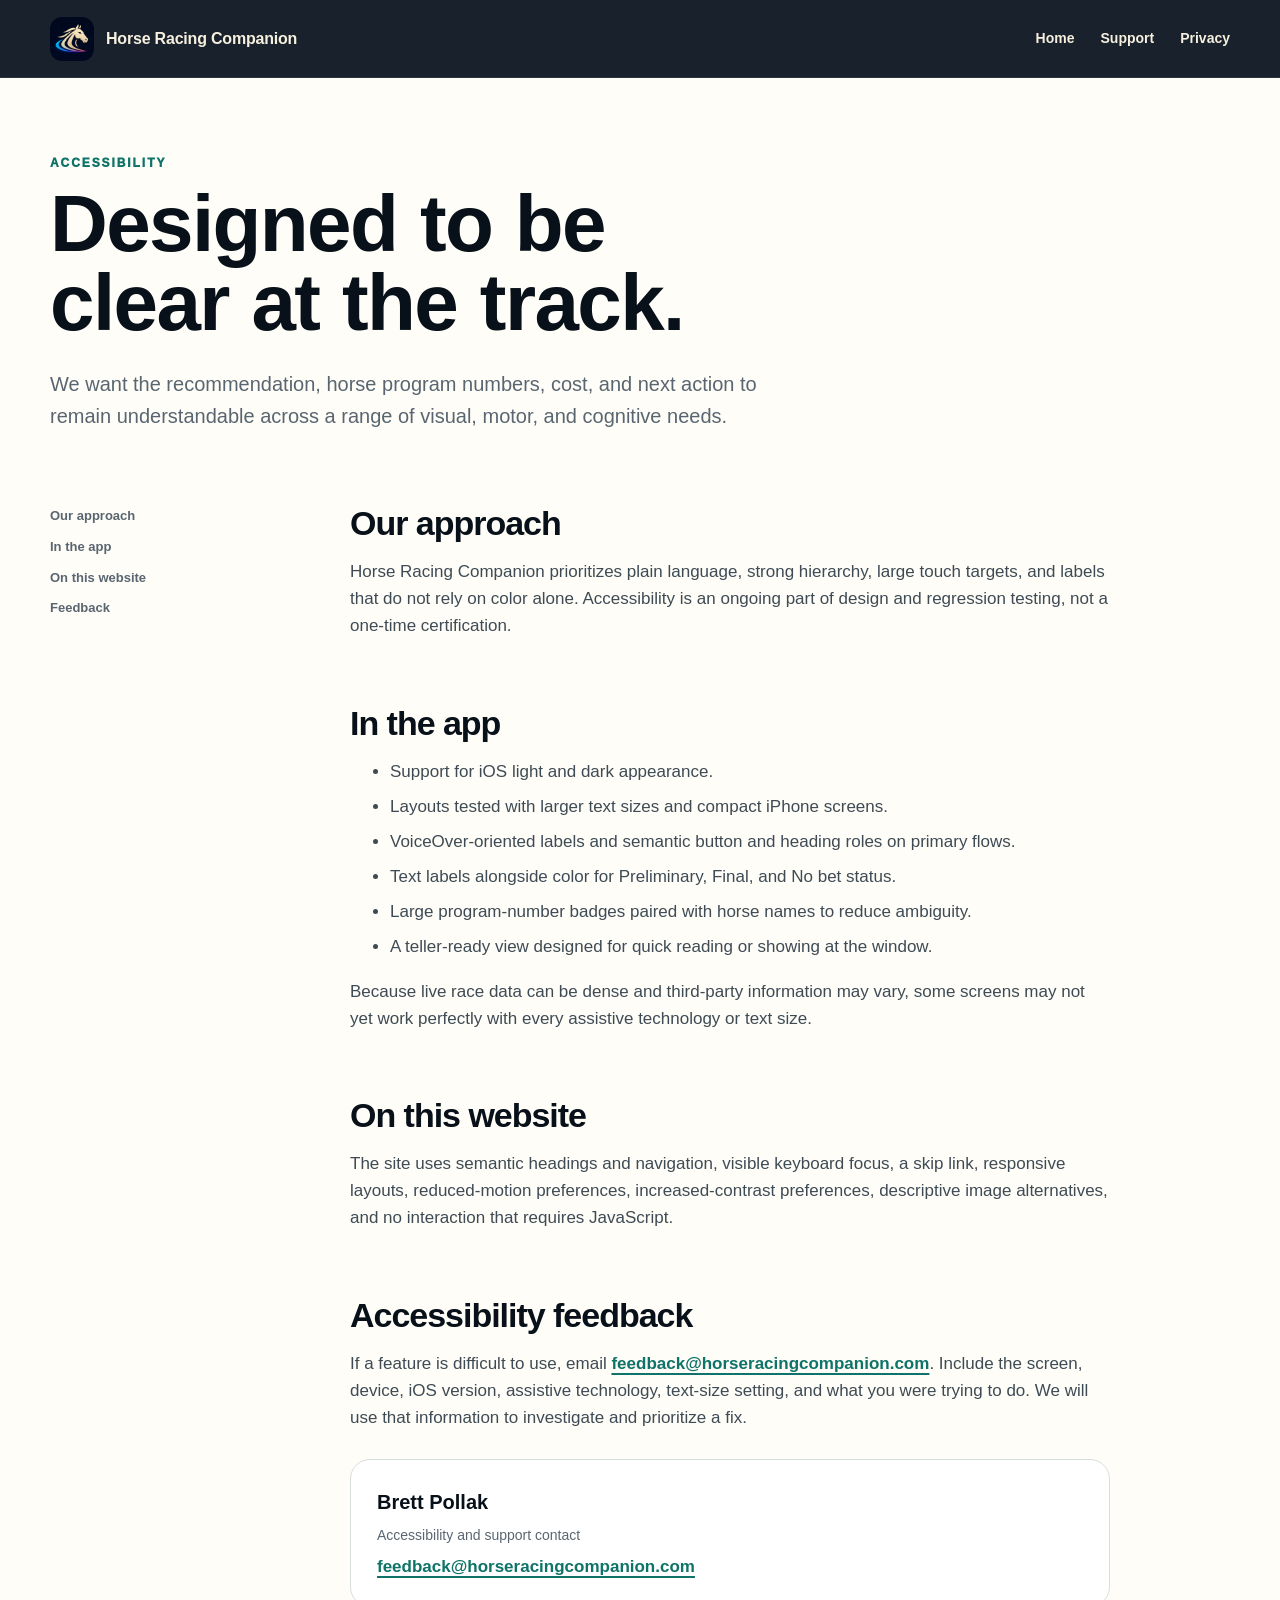
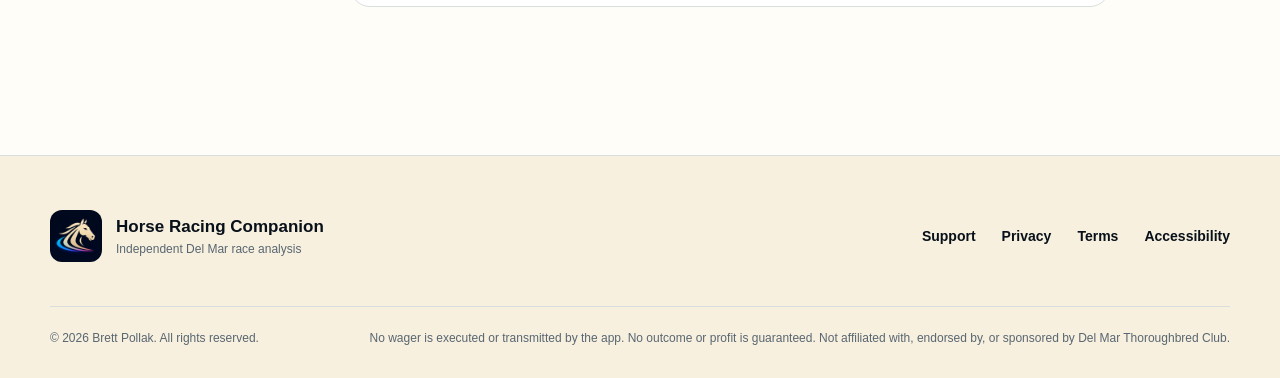
==== commit 36c4f543: "Reduce App Review risk and make season pricing evergreen" ====
--- a/accessibility/index.html
+++ b/accessibility/index.html
@@ -35,6 +35,6 @@
         </article>
       </div>
     </main>
-    <footer class="site-footer"><div class="shell footer-grid"><div class="footer-brand"><img src="../assets/app-icon-v2.png" width="52" height="52" alt=""><div><strong>Horse Racing Companion</strong><span>Independent Del Mar race analysis</span></div></div><nav aria-label="Legal and support"><a href="../support/">Support</a><a href="../privacy/">Privacy</a><a href="../terms/">Terms</a><a href="./" aria-current="page">Accessibility</a></nav></div><div class="shell footer-legal"><p>© 2026 Brett Pollak. All rights reserved.</p><p>No wager is executed or transmitted by the app. No outcome or profit is guaranteed.</p></div></footer>
+    <footer class="site-footer"><div class="shell footer-grid"><div class="footer-brand"><img src="../assets/app-icon-v2.png" width="52" height="52" alt=""><div><strong>Horse Racing Companion</strong><span>Independent Del Mar race analysis</span></div></div><nav aria-label="Legal and support"><a href="../support/">Support</a><a href="../privacy/">Privacy</a><a href="../terms/">Terms</a><a href="./" aria-current="page">Accessibility</a></nav></div><div class="shell footer-legal"><p>© 2026 Brett Pollak. All rights reserved.</p><p>No wager is executed or transmitted by the app. No outcome or profit is guaranteed. Not affiliated with, endorsed by, or sponsored by Del Mar Thoroughbred Club.</p></div></footer>
   </body>
 </html>
--- a/assets/styles.css
+++ b/assets/styles.css
@@ -356,6 +356,19 @@
 .analysis-note { max-width: 950px; margin: -4px 0 0; padding-left: 20px; border-left: 4px solid var(--teal); color: var(--muted); font-size: 14px; line-height: 1.75; }
 .analysis-note strong { color: var(--ink); }
 
+.research-section { background: #e4f5f0; }
+.research-heading { display: grid; grid-template-columns: minmax(0, 0.9fr) minmax(320px, 0.7fr); align-items: end; gap: clamp(42px, 8vw, 110px); margin-bottom: 48px; }
+.research-heading h2 { max-width: 760px; margin-bottom: 0; }
+.research-heading > p { margin-bottom: 6px; color: #31564f; font-size: 19px; line-height: 1.65; }
+.research-grid { display: grid; grid-template-columns: repeat(2, 1fr); gap: 18px; }
+.research-card { padding: 30px; border: 1px solid rgba(8, 16, 25, 0.13); border-radius: var(--radius); background: rgba(255, 255, 255, 0.72); }
+.research-card > span { display: inline-block; margin-bottom: 34px; color: var(--teal-dark); font-size: 10px; font-weight: 950; letter-spacing: 0.15em; }
+.research-card h3 { margin-bottom: 12px; font-size: 25px; }
+.research-card p { margin-bottom: 0; color: #31564f; }
+.research-caveat { display: grid; grid-template-columns: minmax(220px, 0.42fr) minmax(0, 1fr); gap: 34px; margin-top: 18px; padding: 30px; border-radius: var(--radius); background: var(--ink); color: var(--cream); }
+.research-caveat strong { align-self: start; color: var(--teal); font-size: 21px; line-height: 1.3; }
+.research-caveat p { margin-bottom: 0; color: #c3ced6; }
+
 .steps-grid,
 .decision-grid { display: grid; grid-template-columns: repeat(3, 1fr); gap: 18px; }
 
@@ -463,6 +476,9 @@
   .decision-grid,
   .analysis-grid { grid-template-columns: 1fr; }
   .analysis-heading { grid-template-columns: 1fr; align-items: start; gap: 26px; }
+  .research-heading,
+  .research-caveat { grid-template-columns: 1fr; gap: 22px; }
+  .research-grid { grid-template-columns: 1fr; }
   .analysis-process { grid-template-columns: 1fr; gap: 12px; padding: 24px 24px 58px; }
   /* Stacked: connectors drop under the number chips; the finish line moves to the bottom */
   .analysis-process i { width: 0; height: 30px; border-top: 0; border-left: 3px dashed rgba(66, 198, 177, 0.85); justify-self: start; margin-left: 18px; }
@@ -499,7 +515,10 @@
   .section-heading { margin-bottom: 38px; }
   .step-card,
   .decision-card,
-  .analysis-card { padding: 42px 24px 24px; }
+  .analysis-card,
+  .research-card { padding: 42px 24px 24px; }
+  .research-card > span { margin-bottom: 26px; }
+  .research-caveat { padding: 26px 24px; }
   .cloth { width: 46px; height: 46px; top: -14px; left: 20px; font-size: 22px; border-radius: 12px; }
   .cloth::after { inset: 4px; border-radius: 8px; }
   .analysis-card { min-height: auto; }
@@ -526,21 +545,7 @@
 }
 
 /* Photo-finish stripe: hairline verticals under section eyebrows */
-.section-heading .eyebrow::after, .analysis-heading .eyebrow::after, .access-single .eyebrow::after { content: ""; display: block; width: 76px; height: 9px; margin-top: 12px; border-radius: 3px; background: repeating-linear-gradient(90deg, var(--teal) 0 7px, transparent 7px 12px, var(--ink) 12px 15px, transparent 15px 22px, var(--coral) 22px 26px, transparent 26px 34px); }
+.section-heading .eyebrow::after, .analysis-heading .eyebrow::after, .research-heading .eyebrow::after, .access-single .eyebrow::after { content: ""; display: block; width: 76px; height: 9px; margin-top: 12px; border-radius: 3px; background: repeating-linear-gradient(90deg, var(--teal) 0 7px, transparent 7px 12px, var(--ink) 12px 15px, transparent 15px 22px, var(--coral) 22px 26px, transparent 26px 34px); }
 .section-heading.narrow .eyebrow::after { margin-left: 0; }
 ::selection { background: var(--teal); color: var(--ink); }
 a:focus-visible, button:focus-visible { outline: 3px solid var(--teal); outline-offset: 3px; border-radius: 4px; }
-
-/* Featured season hit-rate stat */
-.hitrate-card { position: relative; display: grid; grid-template-columns: auto 1fr; align-items: center; gap: clamp(28px, 4vw, 60px); margin-bottom: 34px; padding: 34px 38px 34px 58px; border: 1px solid var(--line); border-radius: var(--radius); background: var(--white); overflow: hidden; }
-.hitrate-card::before { content: ""; position: absolute; top: 0; bottom: 0; left: 0; width: 22px; background: repeating-conic-gradient(var(--ink) 0% 25%, var(--cream) 0% 50%) 0 0 / 11px 11px; border-right: 1px solid var(--line); }
-.hitrate-number { display: grid; justify-items: center; gap: 2px; }
-.hitrate-number strong { font-size: clamp(72px, 8vw, 118px); line-height: 1; letter-spacing: -0.04em; font-variant-numeric: tabular-nums; color: var(--ink); }
-.hitrate-number span { font-size: 13px; font-weight: 900; letter-spacing: 0.22em; color: var(--teal-dark); }
-.hitrate-copy p { margin: 0 0 10px; color: var(--muted); font-size: 16px; line-height: 1.65; }
-.hitrate-copy p:last-child { margin-bottom: 0; }
-.hitrate-copy strong { color: var(--ink); }
-@media (max-width: 760px) {
-  .hitrate-card { grid-template-columns: 1fr; padding: 30px 24px 26px 44px; text-align: left; }
-  .hitrate-number { justify-items: start; }
-}
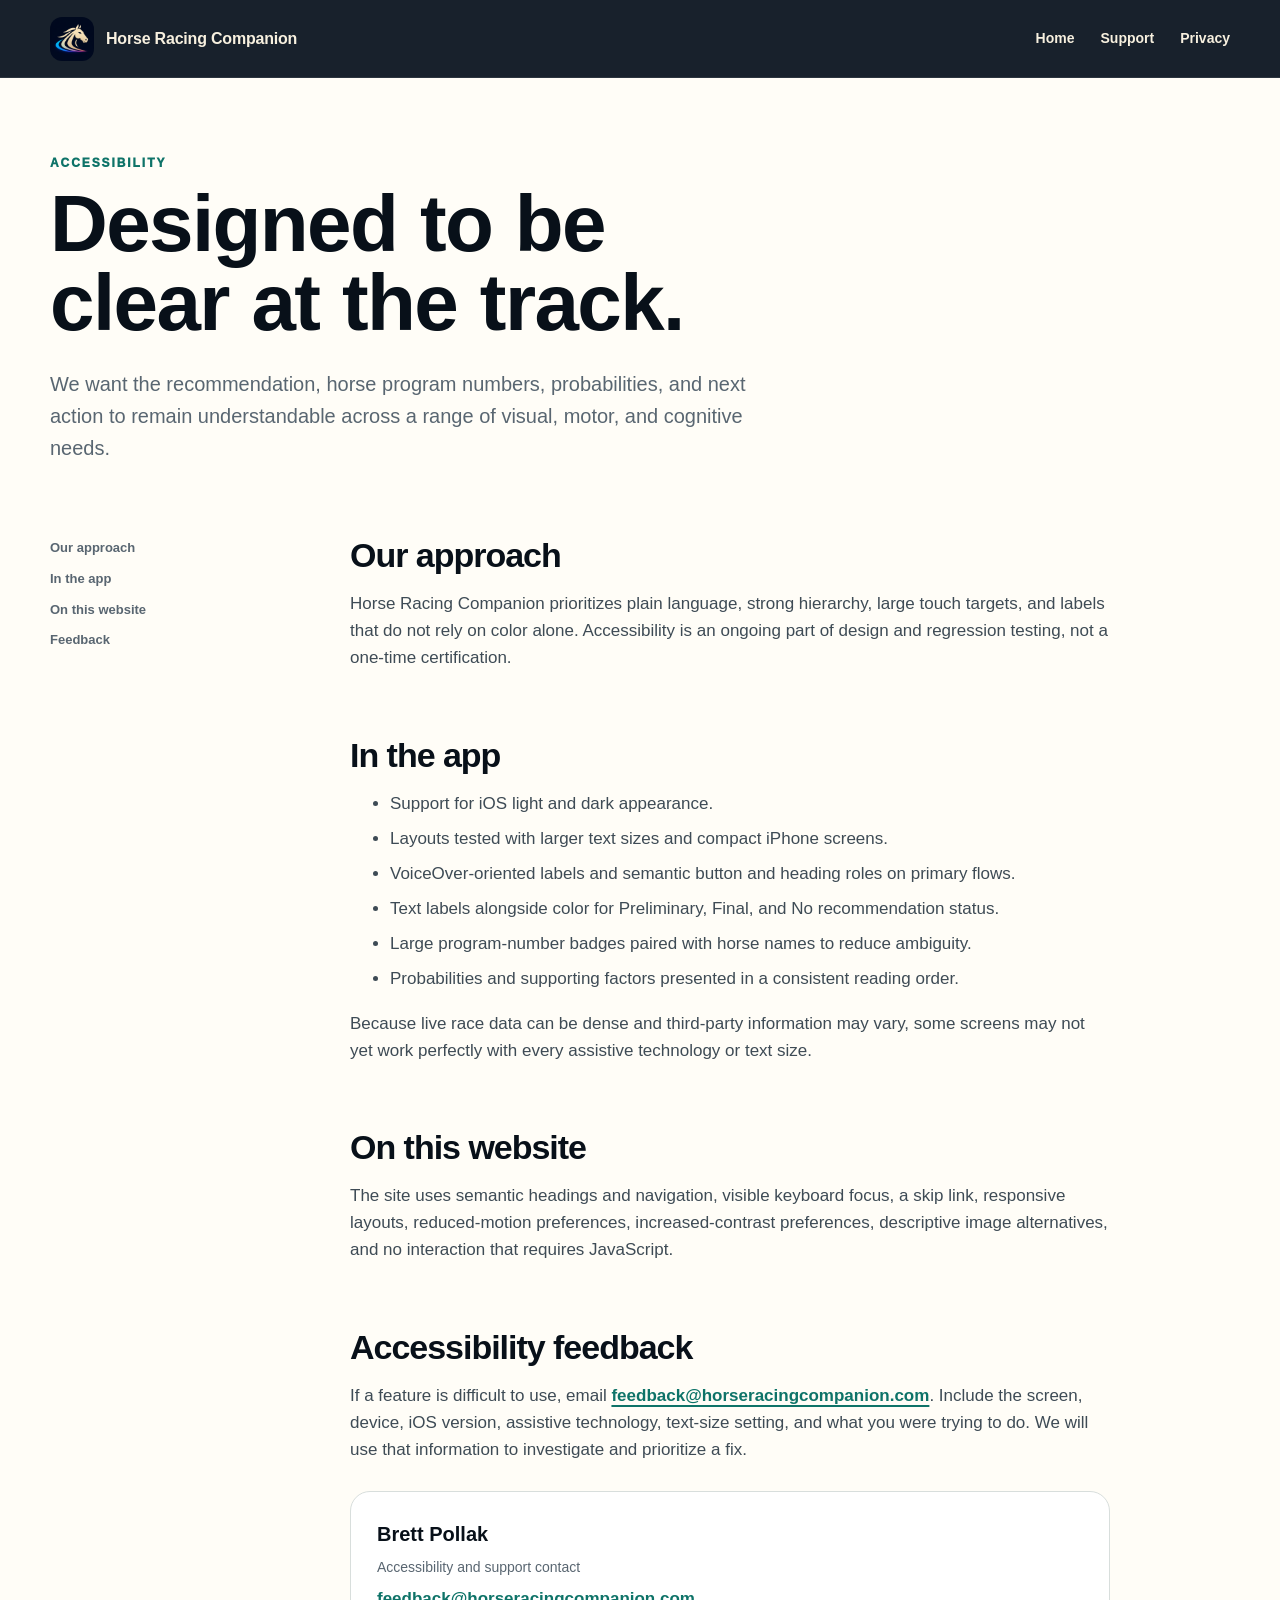
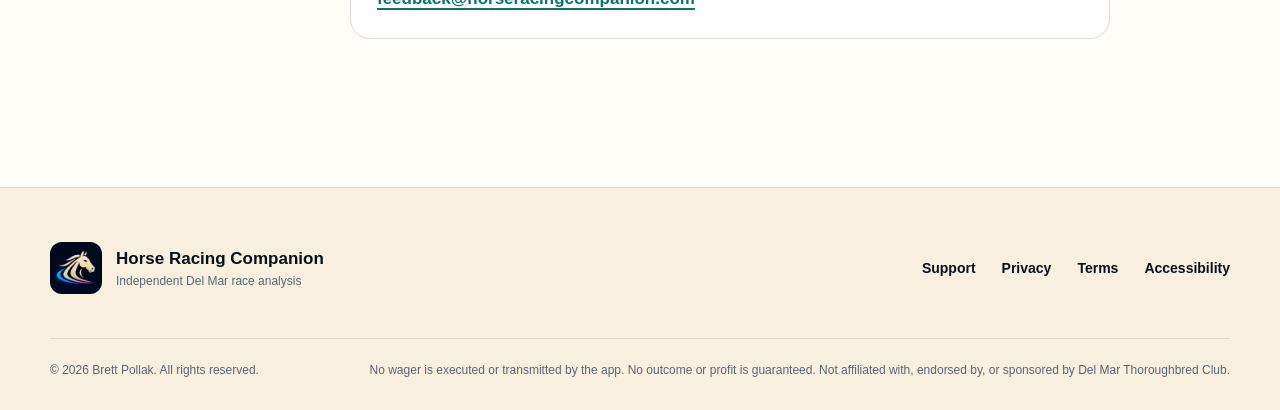
==== commit b388c66a: "Add App Review and responsible-use safeguards" ====
--- a/accessibility/index.html
+++ b/accessibility/index.html
@@ -18,14 +18,14 @@
       <nav aria-label="Primary navigation"><a href="../">Home</a><a href="../support/">Support</a><a href="../privacy/">Privacy</a></nav>
     </header>
     <main id="main" class="shell">
-      <header class="legal-hero"><p class="eyebrow">ACCESSIBILITY</p><h1>Designed to be clear at the track.</h1><p>We want the recommendation, horse program numbers, cost, and next action to remain understandable across a range of visual, motor, and cognitive needs.</p></header>
+      <header class="legal-hero"><p class="eyebrow">ACCESSIBILITY</p><h1>Designed to be clear at the track.</h1><p>We want the recommendation, horse program numbers, probabilities, and next action to remain understandable across a range of visual, motor, and cognitive needs.</p></header>
       <div class="legal-layout">
         <nav class="legal-nav" aria-label="Accessibility sections"><a href="#approach">Our approach</a><a href="#app">In the app</a><a href="#website">On this website</a><a href="#feedback">Feedback</a></nav>
         <article class="legal-content">
           <h2 id="approach">Our approach</h2>
           <p>Horse Racing Companion prioritizes plain language, strong hierarchy, large touch targets, and labels that do not rely on color alone. Accessibility is an ongoing part of design and regression testing, not a one-time certification.</p>
           <h2 id="app">In the app</h2>
-          <ul><li>Support for iOS light and dark appearance.</li><li>Layouts tested with larger text sizes and compact iPhone screens.</li><li>VoiceOver-oriented labels and semantic button and heading roles on primary flows.</li><li>Text labels alongside color for Preliminary, Final, and No bet status.</li><li>Large program-number badges paired with horse names to reduce ambiguity.</li><li>A teller-ready view designed for quick reading or showing at the window.</li></ul>
+          <ul><li>Support for iOS light and dark appearance.</li><li>Layouts tested with larger text sizes and compact iPhone screens.</li><li>VoiceOver-oriented labels and semantic button and heading roles on primary flows.</li><li>Text labels alongside color for Preliminary, Final, and No recommendation status.</li><li>Large program-number badges paired with horse names to reduce ambiguity.</li><li>Probabilities and supporting factors presented in a consistent reading order.</li></ul>
           <p>Because live race data can be dense and third-party information may vary, some screens may not yet work perfectly with every assistive technology or text size.</p>
           <h2 id="website">On this website</h2>
           <p>The site uses semantic headings and navigation, visible keyboard focus, a skip link, responsive layouts, reduced-motion preferences, increased-contrast preferences, descriptive image alternatives, and no interaction that requires JavaScript.</p>
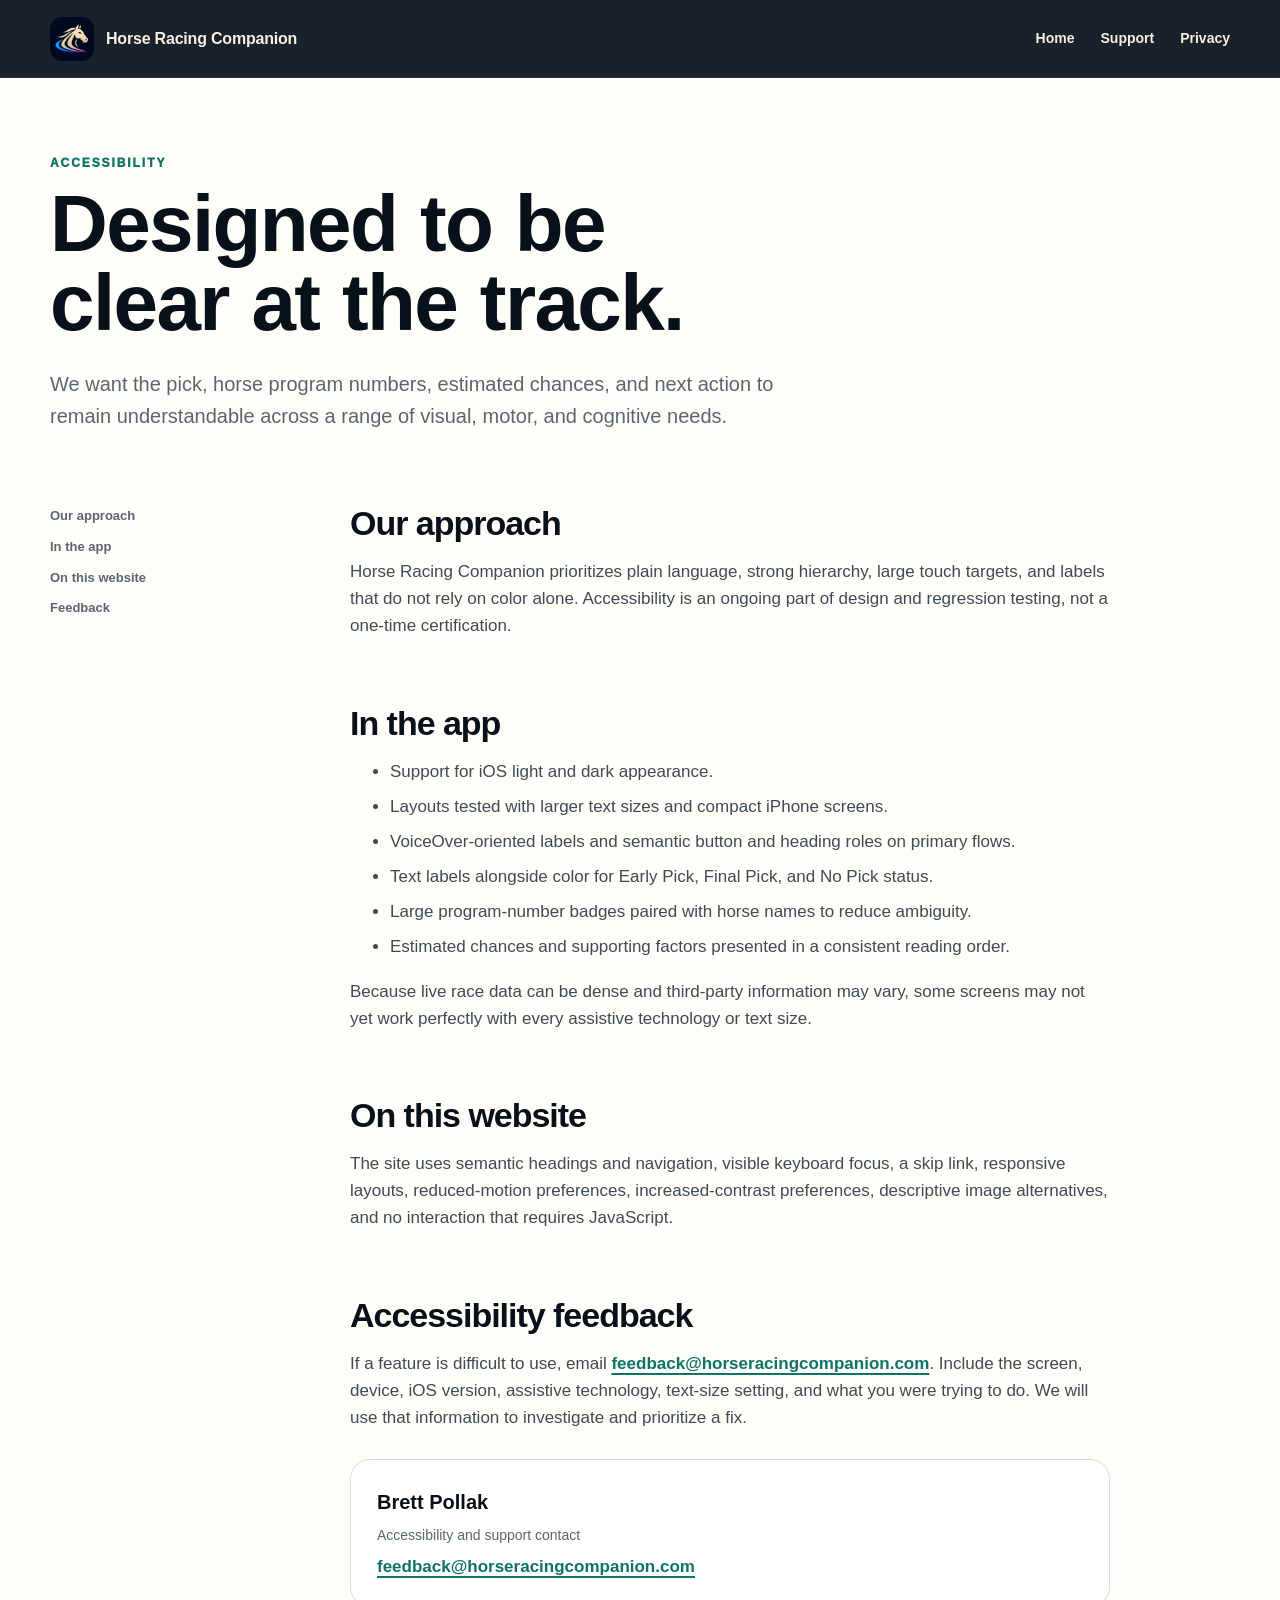
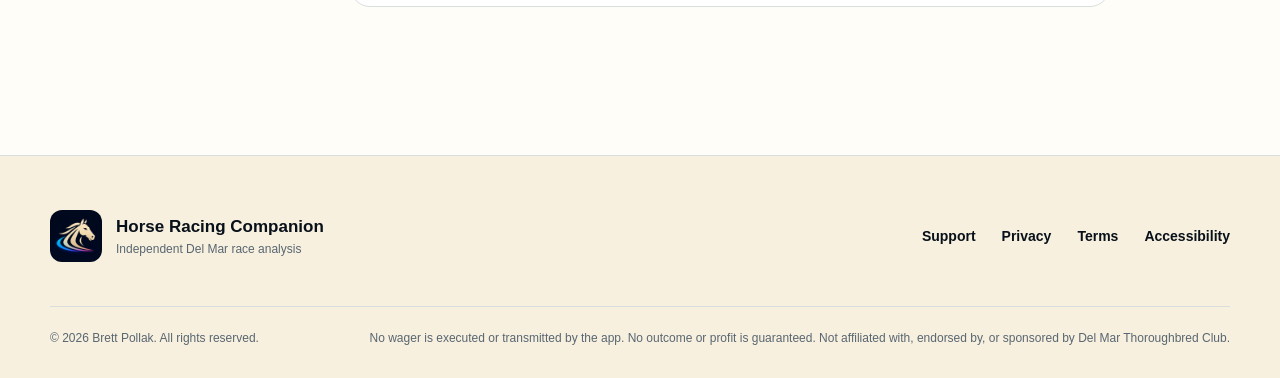
==== commit 85cf5d37: "Use plain language for race picks" ====
--- a/accessibility/index.html
+++ b/accessibility/index.html
@@ -18,14 +18,14 @@
       <nav aria-label="Primary navigation"><a href="../">Home</a><a href="../support/">Support</a><a href="../privacy/">Privacy</a></nav>
     </header>
     <main id="main" class="shell">
-      <header class="legal-hero"><p class="eyebrow">ACCESSIBILITY</p><h1>Designed to be clear at the track.</h1><p>We want the recommendation, horse program numbers, probabilities, and next action to remain understandable across a range of visual, motor, and cognitive needs.</p></header>
+      <header class="legal-hero"><p class="eyebrow">ACCESSIBILITY</p><h1>Designed to be clear at the track.</h1><p>We want the pick, horse program numbers, estimated chances, and next action to remain understandable across a range of visual, motor, and cognitive needs.</p></header>
       <div class="legal-layout">
         <nav class="legal-nav" aria-label="Accessibility sections"><a href="#approach">Our approach</a><a href="#app">In the app</a><a href="#website">On this website</a><a href="#feedback">Feedback</a></nav>
         <article class="legal-content">
           <h2 id="approach">Our approach</h2>
           <p>Horse Racing Companion prioritizes plain language, strong hierarchy, large touch targets, and labels that do not rely on color alone. Accessibility is an ongoing part of design and regression testing, not a one-time certification.</p>
           <h2 id="app">In the app</h2>
-          <ul><li>Support for iOS light and dark appearance.</li><li>Layouts tested with larger text sizes and compact iPhone screens.</li><li>VoiceOver-oriented labels and semantic button and heading roles on primary flows.</li><li>Text labels alongside color for Preliminary, Final, and No recommendation status.</li><li>Large program-number badges paired with horse names to reduce ambiguity.</li><li>Probabilities and supporting factors presented in a consistent reading order.</li></ul>
+          <ul><li>Support for iOS light and dark appearance.</li><li>Layouts tested with larger text sizes and compact iPhone screens.</li><li>VoiceOver-oriented labels and semantic button and heading roles on primary flows.</li><li>Text labels alongside color for Early Pick, Final Pick, and No Pick status.</li><li>Large program-number badges paired with horse names to reduce ambiguity.</li><li>Estimated chances and supporting factors presented in a consistent reading order.</li></ul>
           <p>Because live race data can be dense and third-party information may vary, some screens may not yet work perfectly with every assistive technology or text size.</p>
           <h2 id="website">On this website</h2>
           <p>The site uses semantic headings and navigation, visible keyboard focus, a skip link, responsive layouts, reduced-motion preferences, increased-contrast preferences, descriptive image alternatives, and no interaction that requires JavaScript.</p>
--- a/assets/styles.css
+++ b/assets/styles.css
@@ -390,6 +390,7 @@
 
 .dark-section { overflow: hidden; background: var(--ink); color: var(--cream); }
 .product-split { display: grid; grid-template-columns: minmax(340px, 0.84fr) minmax(0, 1fr); align-items: center; gap: clamp(60px, 10vw, 140px); }
+.product-split.copy-only { grid-template-columns: minmax(0, 760px); justify-content: center; }
 .screen-stack { position: relative; width: min(390px, 100%); justify-self: center; }
 .detail-phone { max-height: 700px; }
 .detail-phone img { transform: translateY(-1px); }
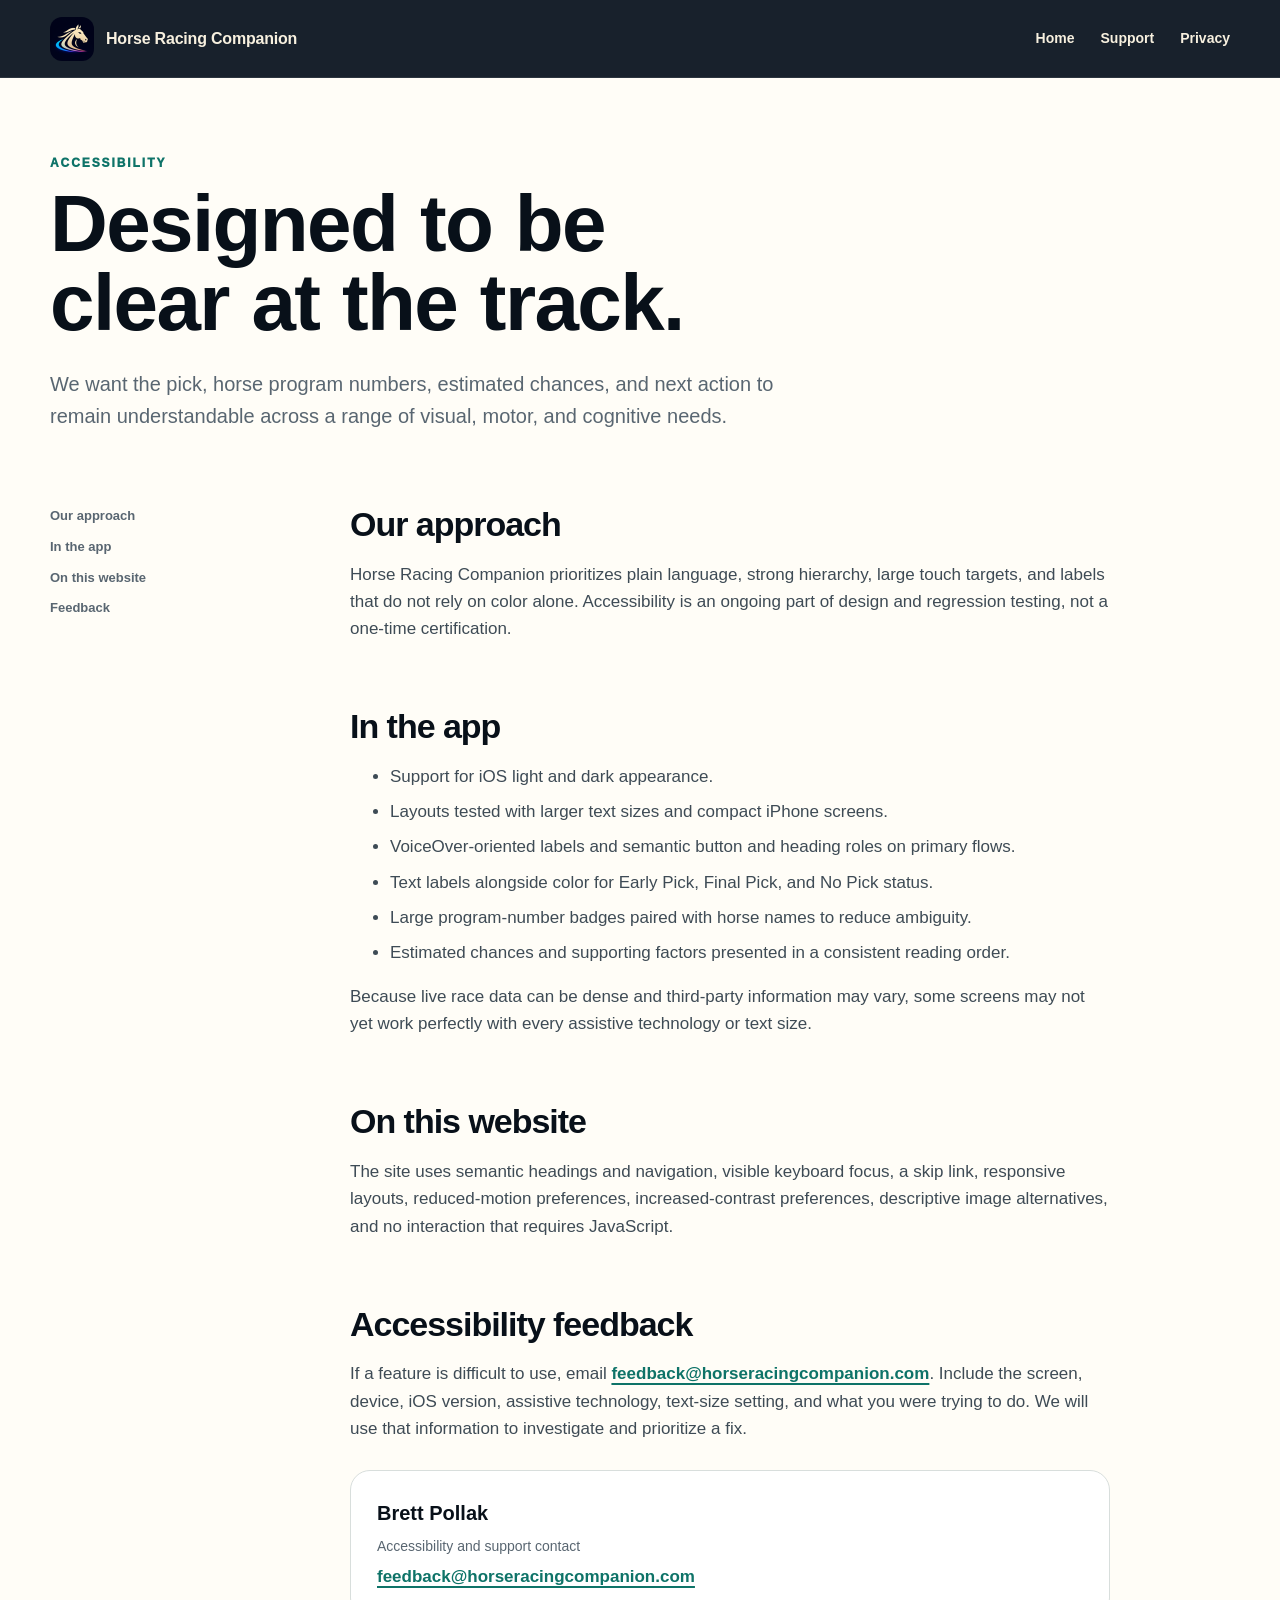
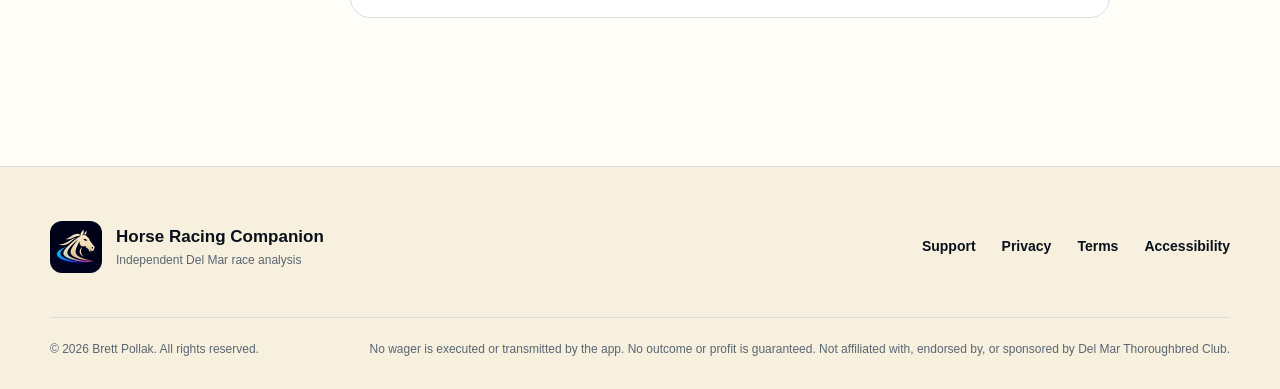
==== commit cc22e974: "Mirror app repo website at b92a25d: Bing Crosby readiness pass Favicons and icon sizes, webp images," ====
--- a/accessibility/index.html
+++ b/accessibility/index.html
@@ -7,14 +7,15 @@
     <meta name="description" content="Accessibility statement for Horse Racing Companion.">
     <meta name="robots" content="index, follow">
     <link rel="canonical" href="https://horseracingcompanion.com/accessibility/">
-    <link rel="icon" href="../assets/app-icon-v2.png">
+    <link rel="icon" type="image/png" sizes="32x32" href="../assets/favicon-32.png">
+    <link rel="apple-touch-icon" sizes="180x180" href="../assets/apple-touch-180.png">
     <link rel="stylesheet" href="../assets/styles.css">
-    <title>Accessibility — Horse Racing Companion</title>
+    <title>Accessibility | Horse Racing Companion</title>
   </head>
   <body>
     <a class="skip-link" href="#main">Skip to content</a>
     <header class="site-header">
-      <a class="brand" href="../" aria-label="Horse Racing Companion home"><img src="../assets/app-icon-v2.png" width="44" height="44" alt=""><span>Horse Racing Companion</span></a>
+      <a class="brand" href="../" aria-label="Horse Racing Companion home"><img src="../assets/icon-88.png" width="44" height="44" alt=""><span>Horse Racing Companion</span></a>
       <nav aria-label="Primary navigation"><a href="../">Home</a><a href="../support/">Support</a><a href="../privacy/">Privacy</a></nav>
     </header>
     <main id="main" class="shell">
@@ -35,6 +36,6 @@
         </article>
       </div>
     </main>
-    <footer class="site-footer"><div class="shell footer-grid"><div class="footer-brand"><img src="../assets/app-icon-v2.png" width="52" height="52" alt=""><div><strong>Horse Racing Companion</strong><span>Independent Del Mar race analysis</span></div></div><nav aria-label="Legal and support"><a href="../support/">Support</a><a href="../privacy/">Privacy</a><a href="../terms/">Terms</a><a href="./" aria-current="page">Accessibility</a></nav></div><div class="shell footer-legal"><p>© 2026 Brett Pollak. All rights reserved.</p><p>No wager is executed or transmitted by the app. No outcome or profit is guaranteed. Not affiliated with, endorsed by, or sponsored by Del Mar Thoroughbred Club.</p></div></footer>
+    <footer class="site-footer"><div class="shell footer-grid"><div class="footer-brand"><img src="../assets/icon-104.png" width="52" height="52" alt=""><div><strong>Horse Racing Companion</strong><span>Independent Del Mar race analysis</span></div></div><nav aria-label="Legal and support"><a href="../support/">Support</a><a href="../privacy/">Privacy</a><a href="../terms/">Terms</a><a href="./" aria-current="page">Accessibility</a></nav></div><div class="shell footer-legal"><p>© 2026 Brett Pollak. All rights reserved.</p><p>No wager is executed or transmitted by the app. No outcome or profit is guaranteed. Not affiliated with, endorsed by, or sponsored by Del Mar Thoroughbred Club.</p></div></footer>
   </body>
 </html>
--- a/assets/styles.css
+++ b/assets/styles.css
@@ -35,6 +35,7 @@
 }
 
 img { display: block; max-width: 100%; }
+picture { display: block; }
 
 a { color: inherit; text-decoration-thickness: 1.5px; text-underline-offset: 4px; }
 
@@ -105,8 +106,8 @@
   position: relative;
   isolation: isolate;
   display: grid;
-  grid-template-columns: minmax(0, 1.02fr) minmax(360px, 0.78fr);
-  align-items: start;
+  grid-template-columns: minmax(0, 1.02fr) minmax(340px, 0.78fr);
+  align-items: stretch;
   gap: clamp(52px, 8vw, 118px);
   min-height: 760px;
   padding-block: 56px 80px;
@@ -127,6 +128,7 @@
 .hero::before {
   z-index: -2;
   background: #07111c url("hero-racing-v2.jpg") center / cover no-repeat;
+  background-image: image-set(url("hero-racing-v2.webp") type("image/webp"), url("hero-racing-v2.jpg") type("image/jpeg"));
 }
 
 .hero::after {
@@ -137,7 +139,9 @@
     linear-gradient(180deg, rgba(7, 17, 28, 0.04), rgba(7, 17, 28, 0.38));
 }
 
-.hero-copy { max-width: 670px; padding-top: 0; }
+.hero-copy { display: flex; flex-direction: column; justify-content: space-between; max-width: 670px; padding-top: 0; }
+.hero-copy .hero-lede { margin-bottom: 40px; }
+.hero-actions { margin-top: auto; }
 
 .eyebrow,
 .access-kicker {
@@ -177,9 +181,10 @@
 
 h2 {
   margin-bottom: 22px;
-  font-size: clamp(34px, 3.7vw, 52px);
-  line-height: 1;
-  letter-spacing: -0.048em;
+  font-size: clamp(32px, 3.4vw, 46px);
+  line-height: 1.08;
+  letter-spacing: -0.04em;
+  text-wrap: balance;
 }
 
 h3 { line-height: 1.18; letter-spacing: -0.025em; }
@@ -194,7 +199,7 @@
 
 .hero-lede strong { color: var(--cream); }
 
-.hero-actions { display: flex; flex-wrap: wrap; gap: 12px; margin-bottom: 22px; }
+.hero-actions { display: flex; flex-wrap: wrap; gap: 12px; margin-bottom: 0; }
 
 .button {
   display: inline-flex;
@@ -213,24 +218,38 @@
 .button.secondary { border: 1px solid var(--line); background: var(--white); }
 .button.secondary:hover { border-color: var(--teal-dark); }
 
+/* App Store badge: the hero's primary action. Apple's white badge treatment so it
+   reads clearly against the dark hero instead of blending into it. */
 .appstore-badge {
   display: inline-flex;
   align-items: center;
-  gap: 11px;
-  min-height: 54px;
-  padding: 0 20px;
-  border-radius: 14px;
-  background: #000000;
-  color: var(--white);
-  border: 1px solid rgba(255, 255, 255, 0.3);
+  gap: 14px;
+  min-height: 66px;
+  padding: 0 28px 0 24px;
+  border-radius: 16px;
+  background: var(--white);
+  color: #000000;
+  border: 2px solid var(--white);
+  box-shadow:
+    0 0 0 4px rgba(0, 217, 255, 0.22),
+    0 16px 40px rgba(0, 217, 255, 0.28),
+    0 10px 30px rgba(0, 0, 0, 0.45);
   text-decoration: none;
-}
-.appstore-badge svg { width: 25px; height: 25px; fill: currentColor; }
-.appstore-badge-text { display: flex; flex-direction: column; line-height: 1.18; }
-.appstore-badge-text small { font-size: 10px; font-weight: 700; letter-spacing: 0.07em; text-transform: uppercase; color: #c3ccd4; }
-.appstore-badge-text strong { font-size: 19px; font-weight: 800; letter-spacing: 0.01em; }
+  transition: transform 160ms ease, box-shadow 160ms ease;
+}
+.appstore-badge svg { width: 34px; height: 34px; flex-shrink: 0; fill: currentColor; }
+.appstore-badge-text { display: flex; flex-direction: column; line-height: 1.15; white-space: nowrap; }
+.appstore-badge-text small { font-size: 12px; font-weight: 700; letter-spacing: 0.06em; text-transform: uppercase; color: #3a4450; }
+.appstore-badge-text strong { font-size: 24px; font-weight: 800; letter-spacing: 0; }
 .appstore-badge.is-soon { cursor: default; }
-a.appstore-badge:hover { border-color: var(--cyan); transform: translateY(-1px); }
+a.appstore-badge:hover,
+a.appstore-badge:focus-visible {
+  transform: translateY(-2px);
+  box-shadow:
+    0 0 0 5px rgba(0, 217, 255, 0.4),
+    0 20px 48px rgba(0, 217, 255, 0.36),
+    0 12px 32px rgba(0, 0, 0, 0.45);
+}
 
 .hero .button.secondary {
   border-color: rgba(255, 255, 255, 0.18);
@@ -260,7 +279,7 @@
 .analysis-boundary strong { color: var(--cyan); font-size: 16px; }
 .analysis-boundary span { color: #d5dee6; font-size: 14px; line-height: 1.55; }
 
-.hero-visual { position: relative; justify-self: center; width: min(390px, 100%); }
+.hero-visual { position: relative; justify-self: center; align-self: center; width: min(350px, 100%); }
 
 .phone-shell {
   position: relative;
@@ -310,6 +329,7 @@
 .signal-band { border-block: 1px solid rgba(8, 16, 25, 0.1); background: #E4F5F0; color: var(--ink); }
 
 .signal-grid { display: grid; grid-template-columns: repeat(5, 1fr); }
+.signal-grid.four { grid-template-columns: repeat(4, 1fr); }
 
 .signal-grid div {
   display: grid;
@@ -321,6 +341,54 @@
 .signal-grid div:last-child { border-right: 0; }
 .signal-grid strong { font-size: 26px; line-height: 1.05; }
 .signal-grid span { color: #14554A; font-size: 12px; font-weight: 750; text-transform: uppercase; letter-spacing: 0.06em; }
+
+.live-record-section {
+  position: relative;
+  overflow: hidden;
+  background: var(--ink);
+  color: var(--cream);
+}
+
+.live-record-section::before {
+  content: "";
+  position: absolute;
+  inset: -45% -15% auto 45%;
+  height: 520px;
+  background: radial-gradient(circle, rgba(0, 217, 255, 0.16), rgba(139, 92, 246, 0.11) 38%, transparent 70%);
+  pointer-events: none;
+}
+
+.live-record-panel {
+  position: relative;
+  display: grid;
+  grid-template-columns: minmax(0, 1.12fr) minmax(340px, 0.72fr);
+  gap: 46px clamp(46px, 8vw, 100px);
+  align-items: center;
+}
+
+.live-record-copy h2 { max-width: 720px; }
+.live-record-copy > p:not(.eyebrow) { max-width: 760px; color: #bdc9d2; }
+.live-record-copy .live-record-lede { color: var(--cream); font-size: 21px; line-height: 1.65; }
+.live-record-lede strong { color: var(--teal); }
+
+.live-record-stats {
+  overflow: hidden;
+  border: 1px solid rgba(66, 198, 177, 0.34);
+  border-radius: 30px;
+  background: rgba(255, 255, 255, 0.055);
+  box-shadow: 0 28px 80px rgba(0, 0, 0, 0.28);
+  backdrop-filter: blur(16px);
+}
+
+.record-primary { display: grid; gap: 6px; padding: 34px; }
+.record-primary span { color: var(--teal); font-size: 11px; font-weight: 950; letter-spacing: 0.14em; }
+.record-primary strong { font-size: clamp(64px, 8vw, 96px); line-height: 0.95; letter-spacing: -0.065em; }
+.record-primary small { color: #c7d2da; font-size: 14px; font-weight: 750; }
+.record-secondary { display: grid; grid-template-columns: repeat(3, 1fr); border-top: 1px solid rgba(255, 255, 255, 0.12); }
+.record-secondary div { display: grid; gap: 2px; padding: 20px 16px; border-right: 1px solid rgba(255, 255, 255, 0.12); }
+.record-secondary div:last-child { border-right: 0; }
+.record-secondary strong { color: var(--teal); font-size: 24px; }
+.record-secondary span { color: #aebac3; font-size: 10px; font-weight: 800; text-transform: uppercase; letter-spacing: 0.07em; }
 
 .section { padding-block: clamp(76px, 8vw, 108px); }
 /* Hairline delineator for the one seam where two paper sections meet;
@@ -353,6 +421,9 @@
 .analysis-process span { display: grid; place-items: center; flex: 0 0 38px; width: 38px; height: 38px; background: var(--ink); border-radius: 12px; color: var(--cream); font-size: 10px; font-weight: 950; }
 .analysis-process strong { font-size: 15px; line-height: 1.35; }
 .analysis-process i { width: 64px; height: 0; font-size: 0; border-top: 3px dashed rgba(66, 198, 177, 0.85); border-radius: 2px; }
+.race-day-heading { margin-top: 24px; margin-bottom: 0; }
+.race-day-heading h3 { margin-bottom: 12px; font-size: 28px; }
+.race-day-heading p { max-width: 760px; margin-bottom: 0; }
 .analysis-note { max-width: 950px; margin: -4px 0 0; padding-left: 20px; border-left: 4px solid var(--teal); color: var(--muted); font-size: 14px; line-height: 1.75; }
 .analysis-note strong { color: var(--ink); }
 
@@ -365,6 +436,42 @@
 .research-card > span { display: inline-block; margin-bottom: 34px; color: var(--teal-dark); font-size: 10px; font-weight: 950; letter-spacing: 0.15em; }
 .research-card h3 { margin-bottom: 12px; font-size: 25px; }
 .research-card p { margin-bottom: 0; color: #31564f; }
+.feature-band { overflow: hidden; padding-block: clamp(72px, 8vw, 112px); }
+.feature-band.cream { background: var(--cream); color: var(--ink); }
+.feature-band.dark { background: var(--ink); color: var(--cream); }
+.feature-band + .feature-band.cream { border-top: 1px solid rgba(8, 16, 25, 0.08); }
+.feature-grid { display: grid; grid-template-columns: minmax(0, 1fr) minmax(320px, 0.7fr); align-items: center; gap: clamp(32px, 4vw, 64px); }
+.feature-grid.flip .feature-visual { order: -1; }
+.feature-copy h2 { max-width: 620px; font-size: clamp(38px, 4.4vw, 60px); }
+.feature-lede { max-width: 620px; font-size: clamp(18px, 1.6vw, 22px); line-height: 1.55; color: var(--muted); }
+.dark .feature-lede { color: #aab4bc; }
+.feature-points { display: grid; grid-template-columns: 1fr 1fr; gap: 28px 36px; max-width: 620px; margin-top: 36px; }
+.feature-points > div { padding-top: 16px; border-top: 2px solid var(--ink); }
+.dark .feature-points > div { border-top-color: rgba(247, 240, 223, 0.7); }
+.feature-points h3 { margin-bottom: 8px; font-size: 21px; }
+.feature-points p { margin: 0; font-size: 16px; line-height: 1.6; color: var(--muted); }
+.dark .feature-points p { color: #aab4bc; }
+.feature-visual { position: relative; justify-self: center; width: min(360px, 100%); }
+.feature-visual::before { content: ""; position: absolute; inset: 4% -22%; z-index: 0; border-radius: 50%; background: radial-gradient(circle, rgba(8, 16, 25, 0.16), transparent 68%); pointer-events: none; }
+.dark .feature-visual::before { background: radial-gradient(circle, rgba(255, 255, 255, 0.12), transparent 68%); }
+.feature-visual .phone-shell { border-width: 9px; border-radius: 44px; box-shadow: 0 0 0 1px rgba(255, 255, 255, 0.18), 0 24px 50px rgba(8, 16, 25, 0.35); }
+.feature-visual .phone-shell::after { border-radius: 35px; }
+.feature-visual.pair { width: min(540px, 100%); display: grid; grid-template-columns: 1fr 1fr; align-items: center; }
+.feature-visual.pair .phone-shell:first-child { transform: translate(8%, 5%) rotate(-4deg); }
+.feature-visual.pair .phone-shell:last-child { z-index: 2; transform: translate(-8%, -4%) rotate(3deg); }
+.strip-band { padding-block: 44px; border-block: 1px solid var(--line); background: var(--cream); }
+.strip-grid { display: grid; grid-template-columns: minmax(0, 0.7fr) minmax(0, 1fr); align-items: center; gap: clamp(28px, 6vw, 90px); }
+.strip-grid h2 { margin-bottom: 0; font-size: clamp(26px, 2.6vw, 34px); }
+.strip-grid p { margin: 0; font-size: 17px; line-height: 1.65; color: var(--muted); }
+.strip-grid strong { color: var(--ink); }
+.closing-band { padding-block: clamp(64px, 7vw, 96px); background: var(--ink); color: var(--cream); }
+.closing-grid { display: grid; grid-template-columns: minmax(0, 1fr) auto; align-items: center; gap: 40px; }
+.closing-grid h2 { margin-bottom: 10px; }
+.closing-grid p:last-child { margin: 0; color: #aab4bc; }
+.closing-actions { display: grid; gap: 12px; justify-items: stretch; }
+.closing-actions .button { justify-content: center; }
+.closing-actions .button.secondary { background: transparent; color: var(--cream); border: 1px solid rgba(247, 240, 223, 0.45); }
+.closing-actions .button.secondary:hover { background: rgba(247, 240, 223, 0.1); }
 .research-caveat { display: grid; grid-template-columns: minmax(220px, 0.42fr) minmax(0, 1fr); gap: 34px; margin-top: 18px; padding: 30px; border-radius: var(--radius); background: var(--ink); color: var(--cream); }
 .research-caveat strong { align-self: start; color: var(--teal); font-size: 21px; line-height: 1.3; }
 .research-caveat p { margin-bottom: 0; color: #c3ced6; }
@@ -473,13 +580,28 @@
   .signal-grid div { border-right: 0; border-bottom: 1px solid rgba(8, 16, 25, 0.12); }
   .signal-grid div:nth-child(odd):not(:last-child) { border-right: 1px solid rgba(8, 16, 25, 0.12); }
   .signal-grid div:last-child { grid-column: 1 / -1; border-bottom: 0; }
+  /* Four items: balanced 2x2, no full-width last row */
+  .signal-grid.four { grid-template-columns: repeat(2, 1fr); }
+  .signal-grid.four div:last-child { grid-column: auto; }
+  .signal-grid.four div:nth-last-child(2) { border-bottom: 0; }
   .steps-grid,
   .decision-grid,
   .analysis-grid { grid-template-columns: 1fr; }
   .analysis-heading { grid-template-columns: 1fr; align-items: start; gap: 26px; }
   .research-heading,
   .research-caveat { grid-template-columns: 1fr; gap: 22px; }
+  .live-record-panel { grid-template-columns: 1fr; }
+  .live-record-stats { width: min(100%, 560px); }
   .research-grid { grid-template-columns: 1fr; }
+  .feature-grid,
+  .feature-grid.flip { grid-template-columns: 1fr; }
+  .feature-grid .feature-visual,
+  .feature-grid.flip .feature-visual { order: 2; }
+  .feature-visual { width: min(280px, 76vw); }
+  .feature-visual.pair { width: min(430px, 100%); }
+  .strip-grid,
+  .closing-grid { grid-template-columns: 1fr; }
+  .closing-actions { justify-items: start; }
   .analysis-process { grid-template-columns: 1fr; gap: 12px; padding: 24px 24px 58px; }
   /* Stacked: connectors drop under the number chips; the finish line moves to the bottom */
   .analysis-process i { width: 0; height: 30px; border-top: 0; border-left: 3px dashed rgba(66, 198, 177, 0.85); justify-self: start; margin-left: 18px; }
@@ -503,15 +625,23 @@
   .brand span { display: none; }
   .site-header nav { gap: 15px; }
   .site-header nav a { font-size: 12px; }
-  .site-header nav a:nth-child(2) { display: none; }
+  .feature-points { grid-template-columns: 1fr; }
+  .site-header nav a:nth-child(3),
+  .site-header nav a:nth-child(4) { display: none; }
   .hero { min-height: auto; padding-block: 46px 72px; gap: 44px; }
   .hero-copy { padding-top: 0; }
+  .hero-actions { gap: 14px; }
+  .appstore-badge { width: 100%; justify-content: center; min-height: 70px; }
   h1 { font-size: clamp(48px, 15vw, 68px); letter-spacing: -0.015em; word-spacing: 0.02em; }
   .hero-visual::before { inset-inline: 0; }
   .screen-glow { inset-inline: 0; }
   .signal-grid strong { font-size: 25px; }
   .signal-grid span { font-size: 10px; }
   .signal-grid div { padding: 22px 15px; }
+  .record-primary { padding: 28px 24px; }
+  .record-secondary { grid-template-columns: 1fr; }
+  .record-secondary div { grid-template-columns: 48px 1fr; align-items: center; border-right: 0; border-bottom: 1px solid rgba(255, 255, 255, 0.12); }
+  .record-secondary div:last-child { border-bottom: 0; }
   .section { padding-block: 82px; }
   .section-heading { margin-bottom: 38px; }
   .step-card,
@@ -550,3 +680,8 @@
 .section-heading.narrow .eyebrow::after { margin-left: 0; }
 ::selection { background: var(--teal); color: var(--ink); }
 a:focus-visible, button:focus-visible { outline: 3px solid var(--teal); outline-offset: 3px; border-radius: 4px; }
+
+/* Founder story: both paragraphs share one body style; the dark callout carries the signature. */
+.section-heading.story { margin-bottom: 8px; }
+.section-heading.story > p:not(.eyebrow) { max-width: 900px; margin-bottom: 18px; color: var(--muted); font-size: 19px; line-height: 1.65; }
+#why-it-exists .research-caveat { margin-top: 24px; }
